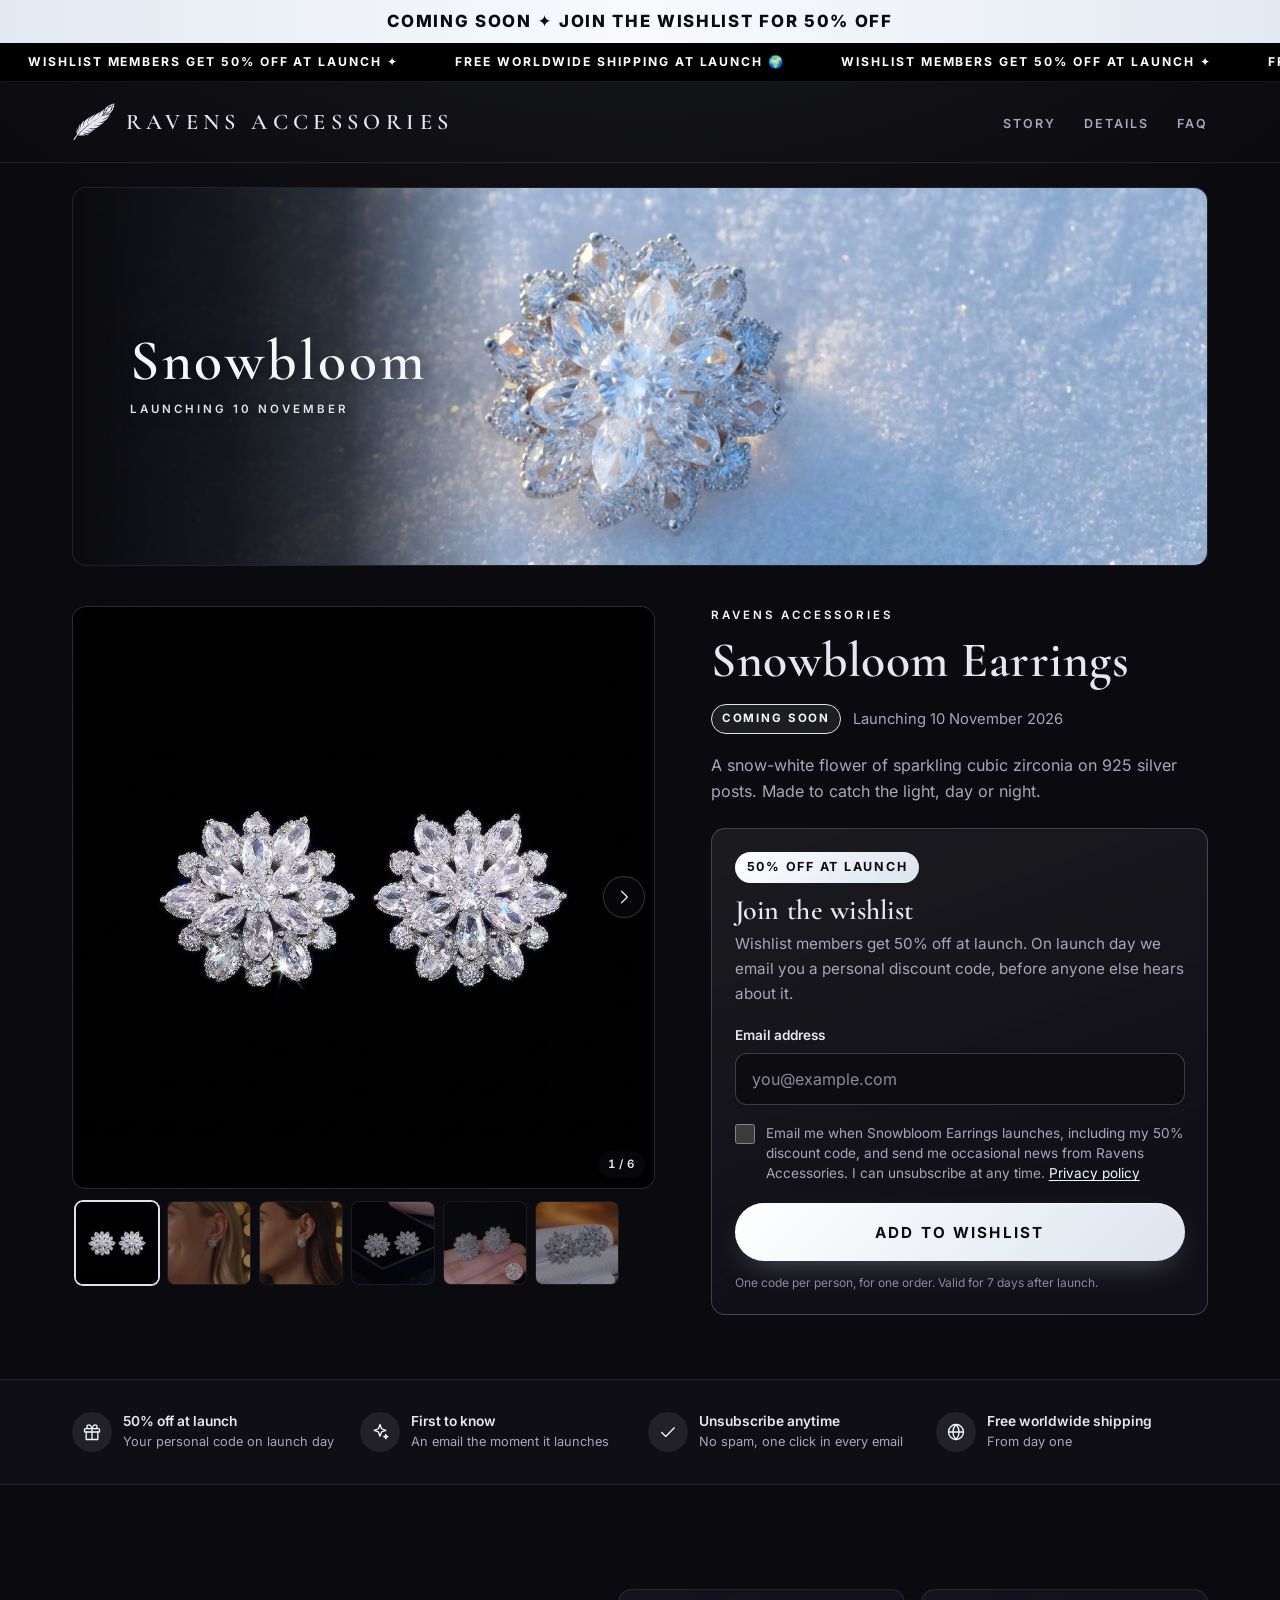
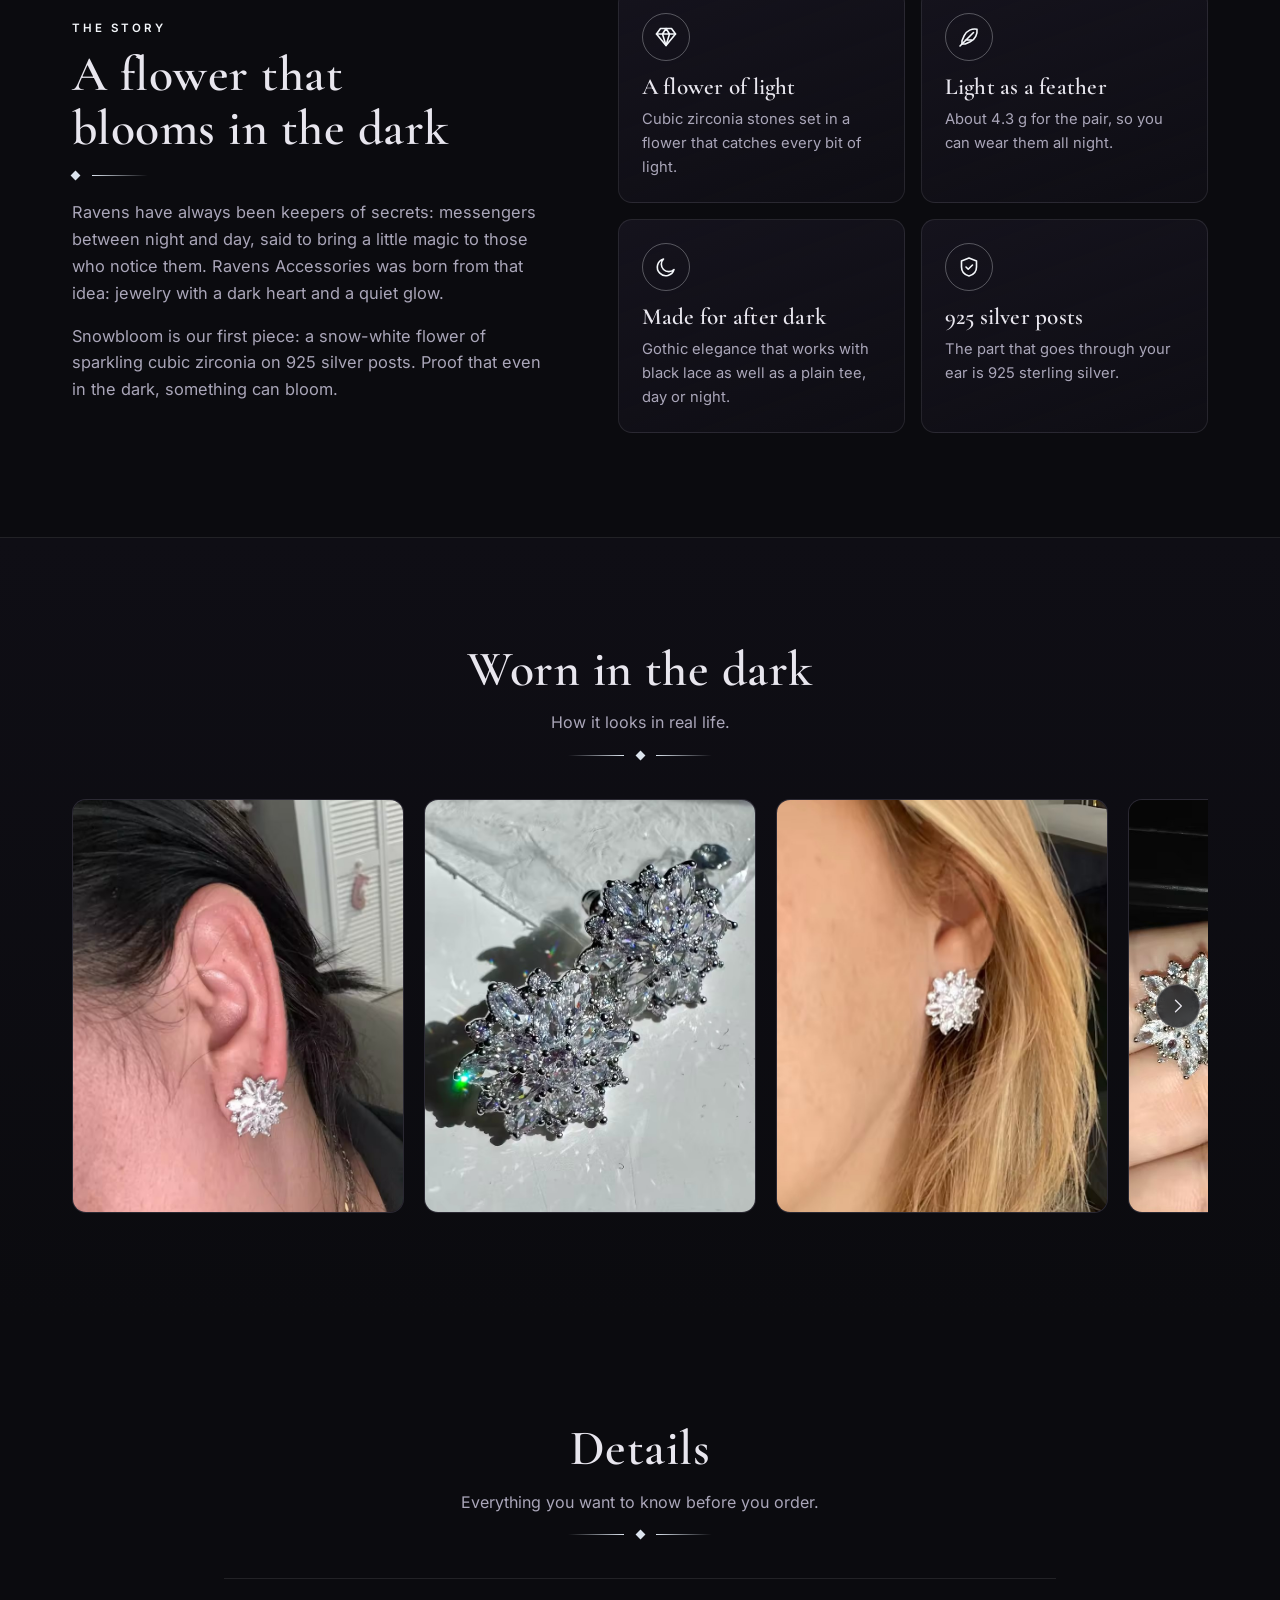
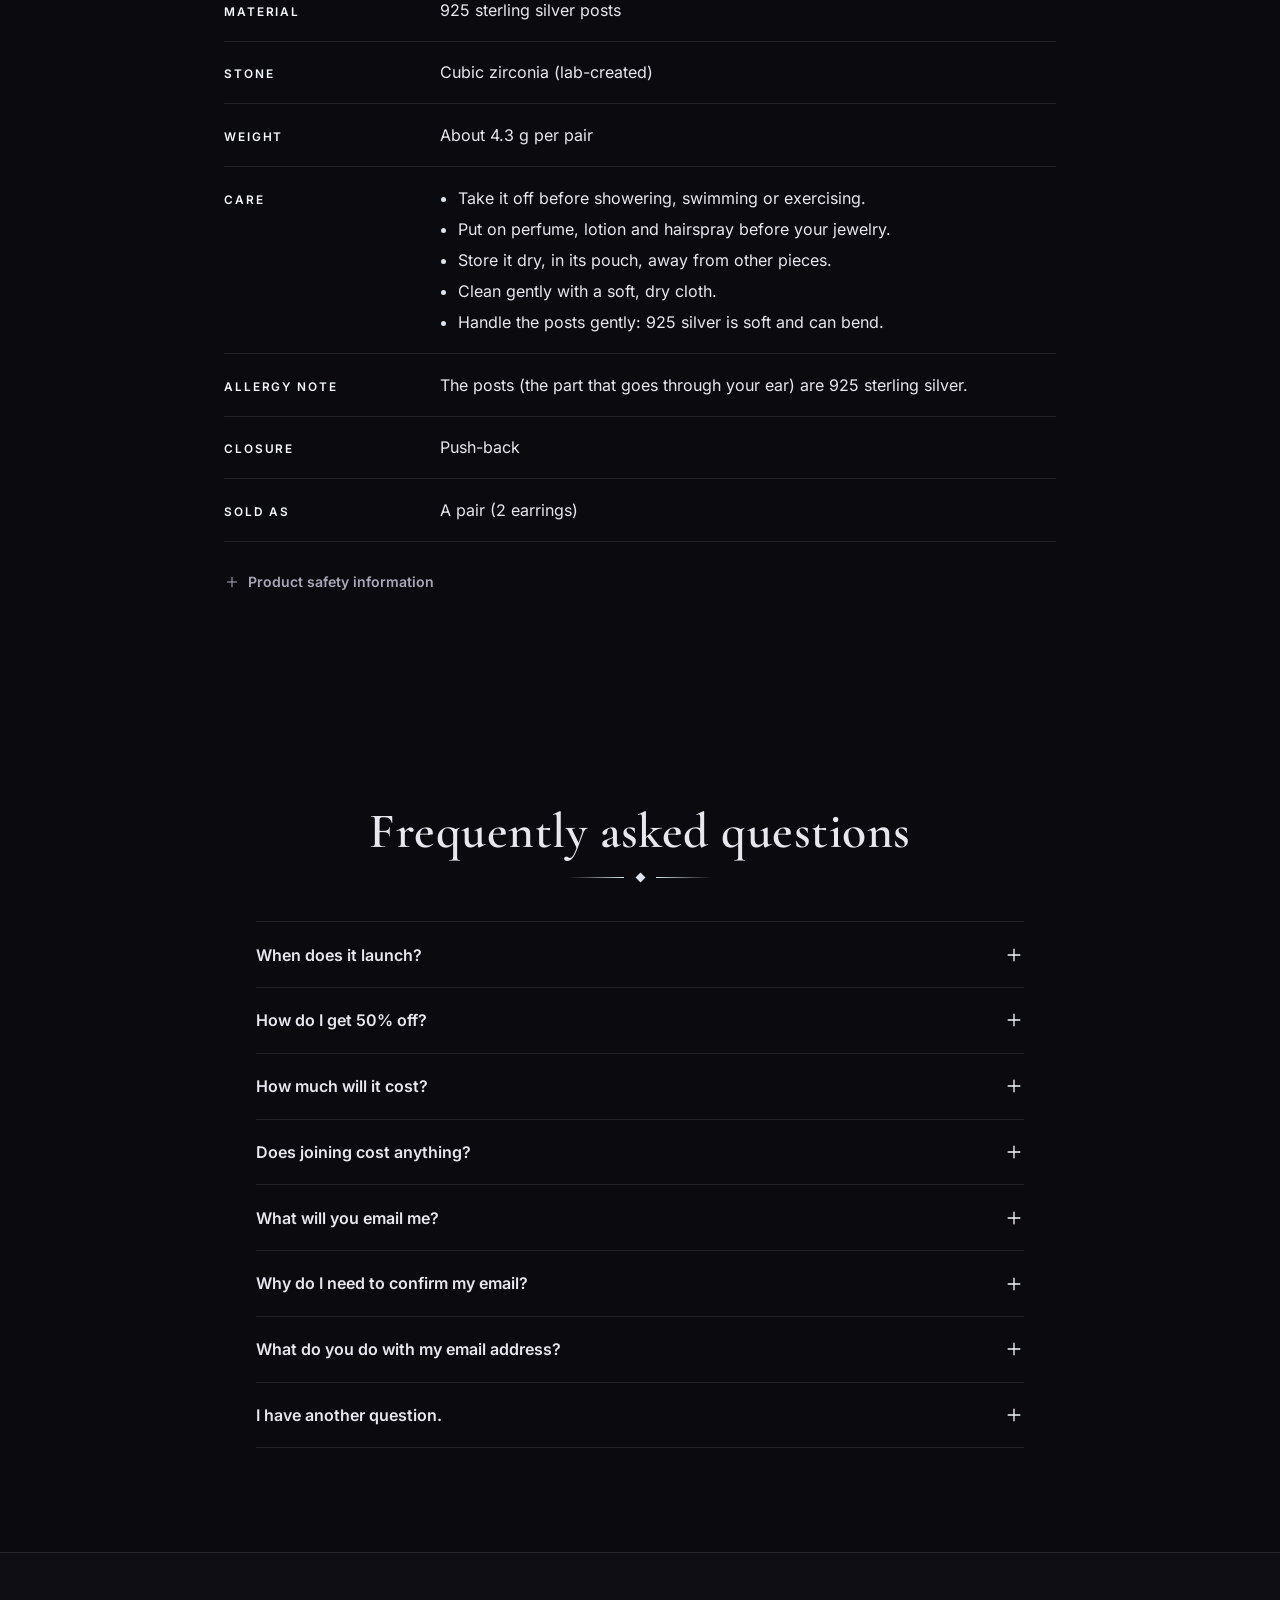
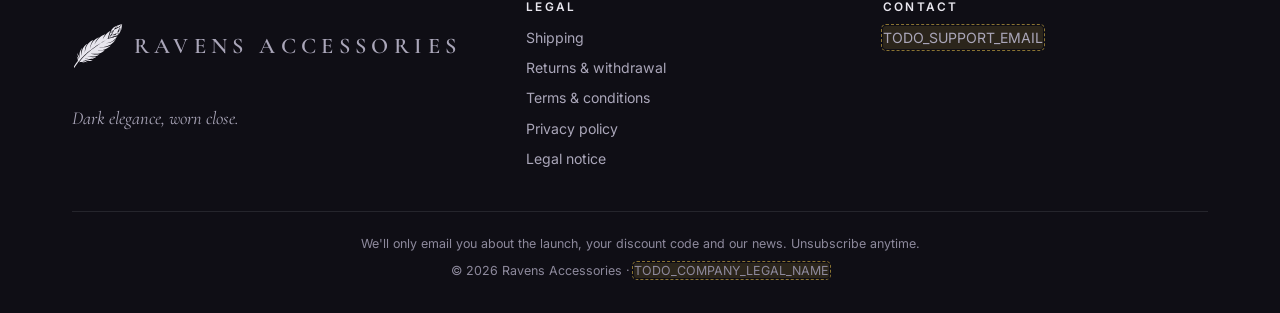
==== index.html @ 6c28afde "Ravens Accessories: Snowbloom wishlist site Static one-product site (HTML, CSS, vanilla JS) with all" ====
<!doctype html>
<html lang="en" class="no-js">
<head>
  <meta charset="utf-8">
  <meta name="viewport" content="width=device-width, initial-scale=1, viewport-fit=cover">

  <!-- SEO:START: filled from config.js in the browser. Run `node tools/sync-head.mjs` to also write
       these values here (needed for link previews on WhatsApp/Instagram/Facebook, which don't run JS). -->
  <title>Snowbloom Earrings | Coming soon | Ravens Accessories</title>
  <meta name="description" content="Join the wishlist for Snowbloom Earrings by Ravens Accessories and get 50% off at launch.">
  <link rel="canonical" href="https://TODO_DOMAIN/">
  <meta property="og:type" content="website">
  <meta property="og:site_name" content="Ravens Accessories">
  <meta property="og:title" content="Snowbloom Earrings | Coming soon | Ravens Accessories">
  <meta property="og:description" content="Join the wishlist for Snowbloom Earrings by Ravens Accessories and get 50% off at launch.">
  <meta property="og:url" content="https://TODO_DOMAIN/">
  <meta property="og:image" content="https://TODO_DOMAIN/images/og-image.jpg">
  <meta property="og:image:width" content="1200">
  <meta property="og:image:height" content="630">
  <meta property="og:image:alt" content="Ravens Accessories logo: a silver feather with a gemstone tip on a dark background">
  <meta name="twitter:card" content="summary_large_image">
  <meta name="twitter:title" content="Snowbloom Earrings | Coming soon | Ravens Accessories">
  <meta name="twitter:description" content="Join the wishlist for Snowbloom Earrings by Ravens Accessories and get 50% off at launch.">
  <meta name="twitter:image" content="https://TODO_DOMAIN/images/og-image.jpg">
  <meta name="twitter:image:alt" content="Ravens Accessories logo: a silver feather with a gemstone tip on a dark background">
  <!-- SEO:END -->

  <meta name="theme-color" content="#0b0b0f">
  <link rel="icon" href="favicon.ico" sizes="48x48">
  <link rel="icon" href="favicon.svg" type="image/svg+xml">
  <link rel="apple-touch-icon" href="apple-touch-icon.png">
  <link rel="manifest" href="site.webmanifest">
  <link rel="preload" href="fonts/inter-latin-wght-normal.woff2" as="font" type="font/woff2" crossorigin>
  <link rel="preload" href="fonts/cormorant-garamond-latin-wght-normal.woff2" as="font" type="font/woff2" crossorigin>
  <link rel="stylesheet" href="css/styles.css">
  <script type="application/ld+json" id="product-jsonld">{}</script>
  <script src="config.js" defer></script>
  <script src="js/site.js" defer></script>
  <script src="js/product.js" defer></script>
  <script src="js/snow-banner.js" defer></script>
</head>
<body data-page="home">
  <a class="skip-link" href="#main">Skip to content</a>
  <noscript><div class="noscript">This shop needs JavaScript to show products and prices. Please enable JavaScript in your browser.</div></noscript>

  <!-- 1) Sale countdown bar (hidden automatically when the sale is off or over) -->
  <div class="sale-bar" id="sale-bar" hidden>
    <div class="container sale-bar__inner">
      <div class="sale-bar__text">
        <p class="sale-bar__title" data-cfg="sale.barTitle">SALE ENDS IN ⏳</p>
        <p class="sale-bar__subtitle" data-cfg="sale.barSubtitle">FREE SHIPPING WORLDWIDE</p>
      </div>
      <div class="countdown" role="timer" aria-label="Time left in the sale">
        <div class="countdown__unit"><span class="countdown__value" data-unit="days" aria-hidden="true">00</span><span class="countdown__label" data-label="countdown.days" aria-hidden="true">Days</span></div>
        <span class="countdown__sep" aria-hidden="true">:</span>
        <div class="countdown__unit"><span class="countdown__value" data-unit="hours" aria-hidden="true">00</span><span class="countdown__label" data-label="countdown.hours" aria-hidden="true">Hours</span></div>
        <span class="countdown__sep" aria-hidden="true">:</span>
        <div class="countdown__unit"><span class="countdown__value" data-unit="mins" aria-hidden="true">00</span><span class="countdown__label" data-label="countdown.mins" aria-hidden="true">Mins</span></div>
        <span class="countdown__sep" aria-hidden="true">:</span>
        <div class="countdown__unit"><span class="countdown__value" data-unit="secs" aria-hidden="true">00</span><span class="countdown__label" data-label="countdown.secs" aria-hidden="true">Secs</span></div>
      </div>
    </div>
  </div>

  <!-- 2) Scrolling announcements -->
  <div class="marquee" id="marquee" hidden>
    <ul class="marquee__sr visually-hidden"></ul>
    <div class="marquee__track" aria-hidden="true"></div>
  </div>

  <header class="site-header">
    <div class="container site-header__inner">
      <a class="brand" href="./">
        <img class="brand__logo" src="images/logo-light.svg" alt="" width="40" height="40" data-logo>
        <span class="brand__name" data-cfg="brand.name">Ravens Accessories</span>
      </a>
      <nav class="site-nav" aria-label="Page sections">
        <ul>
          <li><a href="#story" data-label="nav.story">Story</a></li>
          <li><a href="#details" data-label="nav.details">Details</a></li>
          <li data-nav="reviews"><a href="#reviews" data-label="nav.reviews">Reviews</a></li>
          <li><a href="#faq" data-label="nav.faq">FAQ</a></li>
        </ul>
      </nav>
    </div>
  </header>

  <main id="main">
    <!-- Snow banner: photo + falling snow + sparkle that follows scrolling (and the mouse).
         Texts and photo come from config.js → banner. -->
    <section class="snow-banner" id="snow-banner" aria-labelledby="snow-banner-title">
      <div class="snow-banner__wrap container">
        <div class="snow-banner__frame">
          <div class="snow-banner__stage">
            <img class="snow-banner__img" src="images/banner-snowbloom.jpg" alt="The Snowbloom earring lying in fresh, sparkling snow" width="1536" height="688" fetchpriority="high" decoding="async">
            <div class="snow-banner__shine" aria-hidden="true"><span class="snow-banner__band"></span></div>
            <div class="snow-banner__glints" aria-hidden="true"></div>
          </div>
          <canvas class="snow-banner__snow" aria-hidden="true"></canvas>
          <div class="snow-banner__text">
            <p class="snow-banner__title" id="snow-banner-title">Snowbloom</p>
            <p class="snow-banner__subtitle" id="snow-banner-subtitle">Launching 10 November</p>
          </div>
        </div>
      </div>
    </section>

    <!-- 3) Product -->
    <section class="product" id="product" aria-labelledby="product-title">
      <div class="container product__grid">
        <div class="gallery" id="gallery">
          <div class="gallery__viewport">
            <div class="gallery__track" tabindex="0" role="region" aria-roledescription="carousel" aria-label="Product photos"></div>
            <button type="button" class="gallery__nav gallery__nav--prev" aria-label="Previous photo"></button>
            <button type="button" class="gallery__nav gallery__nav--next" aria-label="Next photo"></button>
            <span class="gallery__badge gallery__hint" aria-hidden="true"></span>
            <span class="gallery__badge gallery__counter" aria-hidden="true"></span>
          </div>
          <div class="gallery__thumbs"></div>
        </div>

        <div class="product__info">
          <p class="eyebrow" id="product-eyebrow">Ravens Accessories</p>
          <h1 class="product__title" id="product-title">TODO_PRODUCT_NAME</h1>

          <!-- SHOP MODE: rating + price (shown when config.js → mode: "shop") -->
          <div data-mode="shop" hidden>
            <a class="rating-summary" id="rating-summary" href="#reviews" hidden></a>

            <div class="price" id="price">
              <p>
                <span class="visually-hidden" id="price-current-label">Price:</span>
                <span class="price__current" id="price-current"></span>
              </p>
              <p class="price__regular" id="price-regular" hidden>
                <span class="visually-hidden" id="price-regular-label">Regular price:</span>
                <s id="price-regular-value"></s>
              </p>
              <span class="badge" id="price-badge" hidden></span>
            </div>
            <p class="price__note" id="price-note"></p>
            <p class="price__reference" id="price-reference" hidden></p>
          </div>

          <!-- WISHLIST MODE: "coming soon" line (shown when config.js → mode: "wishlist") -->
          <p class="soon" data-mode="wishlist" hidden>
            <span class="badge badge--soon" id="soon-badge">Coming soon</span>
            <span class="soon__date" id="soon-date"></span>
          </p>

          <p class="product__short" id="product-short"></p>

          <!-- SHOP MODE: options + Stripe checkout -->
          <div data-mode="shop" hidden>
            <fieldset class="variants" id="variants">
              <legend class="variants__legend"><span id="variant-label">Option</span>: <strong id="variant-name"></strong></legend>
              <div class="variants__options"></div>
            </fieldset>

            <a class="btn btn--buy btn--buy-main" id="buy-button" href="#product"><span class="btn__label">Buy now</span></a>
            <p class="buy-msg" id="buy-msg" role="status"></p>
            <p class="secure-note" id="secure-note"><span>Secure checkout with Stripe</span></p>
          </div>

          <!-- WISHLIST MODE: email sign-up (sent to Brevo) -->
          <div class="wishlist" id="wishlist" data-mode="wishlist" hidden>
            <form class="wishlist__form" id="wishlist-form" novalidate>
              <p class="wishlist__offer" id="wishlist-offer" hidden><span class="badge" id="wishlist-offer-badge"></span></p>
              <h2 class="wishlist__title" id="wishlist-title">Join the wishlist</h2>
              <p class="wishlist__text" id="wishlist-text"></p>
              <div class="field">
                <label class="field__label" for="wishlist-email" id="wishlist-email-label">Email address</label>
                <input class="field__input" id="wishlist-email" name="email" type="email" autocomplete="email" inputmode="email" required aria-describedby="wishlist-msg">
              </div>
              <fieldset class="variants" id="wishlist-variants" hidden>
                <legend class="variants__legend" id="wishlist-variant-question"></legend>
                <div class="variants__options"></div>
              </fieldset>
              <label class="consent" for="wishlist-consent">
                <input type="checkbox" id="wishlist-consent" required aria-describedby="wishlist-msg">
                <span id="wishlist-consent-text"></span>
              </label>
              <!-- spam trap for bots: real visitors never see or fill this -->
              <div class="visually-hidden" aria-hidden="true">
                <label for="wishlist-hp">Leave this empty</label>
                <input type="text" id="wishlist-hp" tabindex="-1" autocomplete="off">
              </div>
              <button type="submit" class="btn btn--buy btn--buy-main" id="wishlist-submit"><span class="btn__label">Add to wishlist</span></button>
              <p class="form-msg" id="wishlist-msg" role="status" aria-live="polite"></p>
              <p class="wishlist__terms" id="wishlist-terms" hidden></p>
            </form>
            <div class="wishlist__success" id="wishlist-success" tabindex="-1" hidden>
              <span class="wishlist__success-icon" id="wishlist-success-icon"></span>
              <h2 class="wishlist__title" id="wishlist-success-title"></h2>
              <p class="wishlist__text" id="wishlist-success-text"></p>
            </div>
          </div>
        </div>
      </div>
    </section>

    <!-- 4) Trust row -->
    <section class="trust" id="trust" aria-labelledby="trust-title">
      <div class="container">
        <h2 class="visually-hidden" id="trust-title" data-label="trustTitle">Why shop with us</h2>
        <ul class="trust__list" id="trust-list"></ul>
      </div>
    </section>

    <!-- 5) Story + highlights -->
    <section class="section" id="story" aria-labelledby="story-title">
      <div class="container story__grid">
        <div class="story__text reveal">
          <p class="eyebrow" id="story-eyebrow"></p>
          <h2 class="section__title" id="story-title"></h2>
          <div class="ornament" aria-hidden="true"><span></span></div>
          <div class="story__body" id="story-body"></div>
        </div>
        <ul class="features" id="features"></ul>
      </div>
    </section>

    <!-- 6) Lifestyle photos -->
    <section class="section section--alt" id="lifestyle" aria-labelledby="lifestyle-title">
      <div class="container">
        <div class="section__head reveal">
          <h2 class="section__title" id="lifestyle-title"></h2>
          <p class="section__subtitle" id="lifestyle-subtitle"></p>
          <div class="ornament" aria-hidden="true"><span></span></div>
        </div>
        <!-- one row of photos: swipe on phones, scroll or use the arrows on desktop -->
        <div class="rail reveal" id="lifestyle-rail">
          <ul class="rail__track" id="lifestyle-grid" tabindex="0" aria-labelledby="lifestyle-title"></ul>
          <button type="button" class="rail__btn rail__btn--prev" aria-label="Previous photos" hidden></button>
          <button type="button" class="rail__btn rail__btn--next" aria-label="Next photos" hidden></button>
        </div>
      </div>
    </section>

    <!-- 7) Details -->
    <section class="section" id="details" aria-labelledby="details-title">
      <div class="container">
        <div class="section__head reveal">
          <h2 class="section__title" id="details-title" data-label="detailsTitle">Details</h2>
          <p class="section__subtitle" data-label="detailsSubtitle"></p>
          <div class="ornament" aria-hidden="true"><span></span></div>
        </div>
        <dl class="details__list reveal" id="details-list"></dl>
        <details class="safety" id="safety">
          <summary id="safety-title"><span>Product safety information</span></summary>
          <dl id="safety-list"></dl>
        </details>
      </div>
    </section>

    <!-- 8) Reviews (hidden while config.reviews is empty, so nothing is ever faked) -->
    <section class="section section--alt" id="reviews" aria-labelledby="reviews-title" hidden>
      <div class="container">
        <div class="section__head">
          <h2 class="section__title" id="reviews-title" data-label="reviewsTitle">Customer reviews</h2>
          <div class="reviews__summary">
            <p class="reviews__avg" id="reviews-avg"></p>
            <div id="reviews-stars"></div>
            <p class="reviews__count" id="reviews-count"></p>
          </div>
        </div>
        <ul class="reviews__grid" id="reviews-grid"></ul>
        <div class="reviews__more">
          <button type="button" class="btn btn--ghost" id="reviews-more" hidden><span class="btn__label">Show more reviews</span></button>
        </div>
        <p class="reviews__note" id="reviews-note"></p>
      </div>
    </section>

    <!-- 9) FAQ -->
    <section class="section" id="faq" aria-labelledby="faq-title">
      <div class="container">
        <div class="section__head reveal">
          <h2 class="section__title" id="faq-title" data-label="faqTitle">Frequently asked questions</h2>
          <div class="ornament" aria-hidden="true"><span></span></div>
        </div>
        <div class="faq__list" id="faq-list"></div>
      </div>
    </section>
  </main>

  <!-- 10) Sticky bar (mobile): "Buy now" in shop mode, "Join the wishlist" in wishlist mode -->
  <div class="sticky-buy" id="sticky-buy" aria-hidden="true">
    <div class="sticky-buy__info">
      <span class="sticky-buy__name" id="sticky-name"></span>
      <span class="sticky-buy__price"><span id="sticky-price"></span><s id="sticky-regular" hidden></s></span>
    </div>
    <a class="btn btn--buy" id="sticky-buy-button" href="#product"><span class="btn__label">Buy now</span></a>
  </div>

  <!-- 11) Footer -->
  <footer class="site-footer">
    <div class="container">
      <div class="footer__grid">
        <div class="footer__brand">
          <a class="brand" href="./">
            <img class="brand__logo" src="images/logo-light.svg" alt="" width="52" height="52" data-logo>
            <span class="brand__name" data-cfg="brand.name">Ravens Accessories</span>
          </a>
          <p class="footer__tagline" data-cfg="brand.tagline"></p>
        </div>
        <nav aria-labelledby="footer-legal">
          <h2 class="footer__heading" id="footer-legal">Legal</h2>
          <ul class="footer__links">
            <li><a href="shipping.html">Shipping</a></li>
            <li><a href="returns.html">Returns &amp; withdrawal</a></li>
            <li><a href="terms.html">Terms &amp; conditions</a></li>
            <li><a href="privacy.html">Privacy policy</a></li>
            <li><a href="legal-notice.html">Legal notice</a></li>
          </ul>
        </nav>
        <div>
          <h2 class="footer__heading">Contact</h2>
          <div class="footer__contact">
            <a data-var="email" data-mailto href="#">TODO_SUPPORT_EMAIL</a>
            <span data-if="phone" data-var="phone"></span>
          </div>
        </div>
      </div>
      <div class="footer__bottom">
        <p data-cfg="footer.note"></p>
        <p>© <span data-var="year"></span> <span data-cfg="brand.name">Ravens Accessories</span> · <span data-var="companyName"></span></p>
      </div>
    </div>
  </footer>

  <!-- Photo viewer -->
  <dialog class="lightbox" id="lightbox" aria-label="Photo viewer">
    <div class="lightbox__stage">
      <figure class="lightbox__figure">
        <img class="lightbox__img" alt="">
        <figcaption class="lightbox__caption" hidden></figcaption>
      </figure>
    </div>
    <p class="lightbox__counter" aria-live="polite"></p>
    <button type="button" class="lightbox__btn lightbox__close" aria-label="Close">
      <svg class="icon" viewBox="0 0 24 24" width="22" height="22" fill="none" stroke="currentColor" stroke-width="1.6" stroke-linecap="round" aria-hidden="true" focusable="false"><path d="M6 6l12 12M18 6 6 18"/></svg>
    </button>
    <button type="button" class="lightbox__btn lightbox__nav lightbox__nav--prev" aria-label="Previous photo">
      <svg class="icon" viewBox="0 0 24 24" width="22" height="22" fill="none" stroke="currentColor" stroke-width="1.6" stroke-linecap="round" stroke-linejoin="round" aria-hidden="true" focusable="false"><path d="m15 5-7 7 7 7"/></svg>
    </button>
    <button type="button" class="lightbox__btn lightbox__nav lightbox__nav--next" aria-label="Next photo">
      <svg class="icon" viewBox="0 0 24 24" width="22" height="22" fill="none" stroke="currentColor" stroke-width="1.6" stroke-linecap="round" stroke-linejoin="round" aria-hidden="true" focusable="false"><path d="m9 5 7 7-7 7"/></svg>
    </button>
  </dialog>
</body>
</html>
---- css/styles.css ----
/* ==========================================================================
   Ravens Accessories: styles
   Mobile-first. Colours are tokens below; content lives in /config.js.
   ========================================================================== */

/* ---------- Fonts (self-hosted: no requests to Google, GDPR-friendly) ---------- */
@font-face {
  font-family: "Inter";
  font-style: normal;
  font-weight: 100 900;
  font-display: swap;
  src: url("../fonts/inter-latin-wght-normal.woff2") format("woff2");
  unicode-range: U+0000-00FF, U+0131, U+0152-0153, U+02BB-02BC, U+02C6, U+02DA, U+02DC, U+0304, U+0308, U+0329, U+2000-206F, U+20AC, U+2122, U+2191, U+2193, U+2212, U+2215, U+FEFF, U+FFFD;
}
@font-face {
  font-family: "Inter";
  font-style: normal;
  font-weight: 100 900;
  font-display: swap;
  src: url("../fonts/inter-latin-ext-wght-normal.woff2") format("woff2");
  unicode-range: U+0100-02BA, U+02BD-02C5, U+02C7-02CC, U+02CE-02D7, U+02DD-02FF, U+0304, U+0308, U+0329, U+1D00-1DBF, U+1E00-1E9F, U+1EF2-1EFF, U+2020, U+20A0-20AB, U+20AD-20C0, U+2113, U+2C60-2C7F, U+A720-A7FF;
}
@font-face {
  font-family: "Cormorant Garamond";
  font-style: normal;
  font-weight: 300 700;
  font-display: swap;
  src: url("../fonts/cormorant-garamond-latin-wght-normal.woff2") format("woff2");
  unicode-range: U+0000-00FF, U+0131, U+0152-0153, U+02BB-02BC, U+02C6, U+02DA, U+02DC, U+0304, U+0308, U+0329, U+2000-206F, U+20AC, U+2122, U+2191, U+2193, U+2212, U+2215, U+FEFF, U+FFFD;
}
@font-face {
  font-family: "Cormorant Garamond";
  font-style: normal;
  font-weight: 300 700;
  font-display: swap;
  src: url("../fonts/cormorant-garamond-latin-ext-wght-normal.woff2") format("woff2");
  unicode-range: U+0100-02BA, U+02BD-02C5, U+02C7-02CC, U+02CE-02D7, U+02DD-02FF, U+0304, U+0308, U+0329, U+1D00-1DBF, U+1E00-1E9F, U+1EF2-1EFF, U+2020, U+20A0-20AB, U+20AD-20C0, U+2113, U+2C60-2C7F, U+A720-A7FF;
}
@font-face {
  font-family: "Cormorant Garamond";
  font-style: italic;
  font-weight: 300 700;
  font-display: swap;
  src: url("../fonts/cormorant-garamond-latin-wght-italic.woff2") format("woff2");
  unicode-range: U+0000-00FF, U+0131, U+0152-0153, U+02BB-02BC, U+02C6, U+02DA, U+02DC, U+0304, U+0308, U+0329, U+2000-206F, U+20AC, U+2122, U+2191, U+2193, U+2212, U+2215, U+FEFF, U+FFFD;
}

/* ---------- Tokens ---------- */
:root {
  --bg: #0b0b0f;
  --bg-2: #0f0e15;
  --surface: #15131d;
  --surface-2: #1d1a28;
  --line: rgba(232, 230, 238, 0.1);
  --line-strong: rgba(232, 230, 238, 0.22);
  --text: #e8e6ee;          /* 16.6:1 on --bg */
  --text-muted: #aaa6b9;    /*  8.1:1 on --bg */
  --text-faint: #8d899c;    /*  5.6:1 on --bg */
  --snow: #f4f7fb;          /* snowy white accent: 18:1 on --bg */
  --snow-2: #dce4ee;        /* deeper snow for lines, borders, gradients */
  --on-snow: #0b0b0f;       /* text on snowy backgrounds: 18:1 */
  --ok: #9fe2bf;
  --warn: #f2c94c;

  --font-serif: "Cormorant Garamond", "Cormorant", Garamond, "Times New Roman", serif;
  --font-sans: "Inter", system-ui, -apple-system, "Segoe UI", Roboto, "Helvetica Neue", Arial, sans-serif;

  --radius: 14px;
  --radius-sm: 8px;
  --container: 1200px;
  --gutter: 16px;
  --sticky-h: 76px;
  --ease: cubic-bezier(0.2, 0.7, 0.2, 1);
}
@media (min-width: 640px) { :root { --gutter: 24px; } }
@media (min-width: 1024px) { :root { --gutter: 32px; } }

/* ---------- Base ---------- */
*, *::before, *::after { box-sizing: border-box; }
html {
  color-scheme: dark;
  -webkit-text-size-adjust: 100%;
  text-size-adjust: 100%;
  scroll-padding-top: 1rem;
}
@media (prefers-reduced-motion: no-preference) { html { scroll-behavior: smooth; } }
html.is-locked { overflow: hidden; }

body {
  margin: 0;
  min-height: 100vh;
  background:
    radial-gradient(ellipse 90% 40rem at 50% -8rem, rgba(205, 220, 240, 0.07), transparent 70%),
    var(--bg);
  color: var(--text);
  font: 400 1rem/1.65 var(--font-sans);
  -webkit-font-smoothing: antialiased;
  -moz-osx-font-smoothing: grayscale;
  overflow-x: clip;
}
img, svg { display: block; max-width: 100%; }
img { height: auto; }
a { color: inherit; text-underline-offset: 0.18em; }
button { font: inherit; color: inherit; }
p { margin: 0; }
h1, h2, h3 {
  margin: 0;
  font-family: var(--font-serif);
  font-weight: 600;
  line-height: 1.1;
  letter-spacing: 0.01em;
  text-wrap: balance;
  overflow-wrap: break-word;
}
[hidden] { display: none !important; }

:focus-visible {
  outline: 2px solid var(--snow);
  outline-offset: 3px;
  border-radius: 4px;
}

.visually-hidden {
  position: absolute !important;
  width: 1px; height: 1px;
  padding: 0; margin: -1px;
  overflow: hidden;
  clip: rect(0 0 0 0);
  white-space: nowrap;
  border: 0;
}

.skip-link {
  position: absolute;
  left: 1rem; top: -100px;
  z-index: 100;
  padding: 0.75rem 1rem;
  background: var(--text);
  color: var(--bg);
  font-weight: 600;
  border-radius: var(--radius-sm);
  text-decoration: none;
}
.skip-link:focus { top: 1rem; }

.container {
  width: 100%;
  max-width: var(--container);
  margin-inline: auto;
  padding-inline: var(--gutter);
}

.icon { flex: 0 0 auto; }

/* Values still containing TODO_ are highlighted so they are easy to spot */
.is-todo {
  background: rgba(242, 201, 76, 0.12);
  outline: 1px dashed rgba(242, 201, 76, 0.55);
  outline-offset: 1px;
  border-radius: 3px;
}

.noscript, .config-error {
  padding: 1rem var(--gutter);
  background: #3a1020;
  color: #fff;
  text-align: center;
  font-weight: 600;
}

/* ---------- Buttons ---------- */
.btn {
  display: inline-flex;
  align-items: center;
  justify-content: center;
  gap: 0.6rem;
  min-height: 48px;
  padding: 0.85rem 1.6rem;
  border: 0;
  border-radius: 999px;
  font-size: 0.9rem;
  font-weight: 700;
  letter-spacing: 0.14em;
  text-transform: uppercase;
  text-decoration: none;
  cursor: pointer;
  transition: transform 0.15s var(--ease), box-shadow 0.25s var(--ease), filter 0.2s;
  -webkit-tap-highlight-color: transparent;
}
.btn--buy {
  color: var(--on-snow);
  background: linear-gradient(135deg, #ffffff 0%, var(--snow-2) 100%);
  box-shadow: 0 12px 32px -12px rgba(220, 230, 245, 0.35), inset 0 1px 0 rgba(255, 255, 255, 0.6);
}
.btn--buy:hover { filter: brightness(1.04); transform: translateY(-1px); box-shadow: 0 16px 40px -12px rgba(220, 230, 245, 0.5), inset 0 1px 0 rgba(255, 255, 255, 0.7); }
.btn--buy:active { transform: translateY(0); }
.btn--buy[aria-disabled="true"] {
  background: var(--surface-2);
  color: var(--text-muted);
  box-shadow: none;
  cursor: not-allowed;
  transform: none;
  filter: none;
}
.btn--ghost {
  background: transparent;
  color: var(--text);
  border: 1px solid var(--line-strong);
}
.btn--ghost:hover { border-color: var(--snow-2); background: rgba(244, 247, 251, 0.07); }

/* ==========================================================================
   TOP BARS
   ========================================================================== */
.sale-bar {
  background: linear-gradient(90deg, #e3e9f2 0%, #f8fafd 50%, #e3e9f2 100%);
  color: var(--on-snow);
}
.sale-bar__inner {
  display: flex;
  flex-direction: column;
  align-items: center;
  gap: 0.45rem;
  padding-block: 0.55rem 0.6rem;
  text-align: center;
}
.sale-bar__title {
  font-size: 0.92rem;
  font-weight: 800;
  letter-spacing: 0.1em;
  text-transform: uppercase;
  line-height: 1.25;
}
.sale-bar__subtitle {
  margin-top: 0.1rem;
  font-size: 0.68rem;
  font-weight: 600;
  letter-spacing: 0.14em;
  text-transform: uppercase;
  opacity: 0.92;
}
.countdown { display: flex; align-items: flex-start; gap: 0.3rem; }
.countdown__unit { display: flex; flex-direction: column; align-items: center; gap: 0.2rem; }
.countdown__value {
  display: grid;
  place-items: center;
  min-width: 2.5rem;
  height: 2.25rem;
  padding: 0 0.3rem;
  background: rgba(11, 11, 15, 0.88);
  border-radius: 6px;
  box-shadow: inset 0 0 0 1px rgba(255, 255, 255, 0.1);
  color: #fff;
  font-size: 1.15rem;
  font-weight: 700;
  line-height: 1;
  font-variant-numeric: tabular-nums;
}
.countdown__label {
  font-size: 0.58rem;
  font-weight: 600;
  letter-spacing: 0.12em;
  text-transform: uppercase;
  opacity: 0.92;
}
.countdown__sep { font-weight: 700; line-height: 2.25rem; opacity: 0.85; }
/* Wishlist mode without a running countdown: one centred line */
.sale-bar--simple .sale-bar__inner { justify-content: center; text-align: center; padding-block: 0.7rem; }

@media (min-width: 640px) {
  .sale-bar__inner {
    flex-direction: row;
    justify-content: space-between;
    text-align: left;
    padding-block: 0.6rem;
  }
  .sale-bar__title { font-size: 1.05rem; }
  .sale-bar__subtitle { font-size: 0.72rem; }
  .countdown__value { min-width: 2.9rem; height: 2.5rem; font-size: 1.3rem; }
  .countdown__sep { line-height: 2.5rem; }
}

/* Marquee */
.marquee {
  position: relative;
  overflow: hidden;
  background: #000;
  color: #fff;
  border-bottom: 1px solid var(--line);
}
.marquee__track {
  display: flex;
  width: max-content;
  animation: marquee var(--marquee-duration, 30s) linear infinite;
  will-change: transform;
}
.marquee:hover .marquee__track { animation-play-state: paused; }
.marquee__group { display: flex; flex-shrink: 0; }
.marquee__item {
  padding: 0.55rem 1.75rem;
  font-size: 0.76rem;
  font-weight: 700;
  letter-spacing: 0.16em;
  text-transform: uppercase;
  white-space: nowrap;
}
@keyframes marquee {
  from { transform: translate3d(0, 0, 0); }
  to { transform: translate3d(-50%, 0, 0); }
}
.marquee--static .marquee__track { animation: none; width: auto; justify-content: center; }
.marquee--static .marquee__group { flex-wrap: wrap; justify-content: center; flex-shrink: 1; }
.marquee--static .marquee__item { padding-inline: 1rem; white-space: normal; text-align: center; }

/* ==========================================================================
   HEADER
   ========================================================================== */
.site-header { border-bottom: 1px solid var(--line); }
.site-header__inner {
  display: flex;
  align-items: center;
  justify-content: center;
  gap: 1rem;
  min-height: 68px;
}
.brand {
  display: inline-flex;
  align-items: center;
  gap: 0.6rem;
  text-decoration: none;
}
.brand__logo { width: 36px; height: 36px; }
.brand__name {
  font-family: var(--font-serif);
  font-size: 1.12rem;
  font-weight: 600;
  letter-spacing: 0.24em;
  text-transform: uppercase;
  white-space: nowrap;
}
.site-nav { display: none; }
.site-nav ul { display: flex; gap: 1.75rem; margin: 0; padding: 0; list-style: none; }
.site-nav a {
  color: var(--text-muted);
  font-size: 0.78rem;
  font-weight: 600;
  letter-spacing: 0.16em;
  text-transform: uppercase;
  text-decoration: none;
}
.site-nav a:hover { color: var(--text); }
.back-link {
  display: inline-flex;
  align-items: center;
  gap: 0.35rem;
  color: var(--text-muted);
  font-size: 0.85rem;
  text-decoration: none;
}
.back-link:hover { color: var(--text); }

@media (max-width: 359px) { .brand__name { font-size: 1rem; letter-spacing: 0.16em; } .brand__logo { width: 32px; height: 32px; } }
@media (min-width: 380px) { .brand__name { font-size: 1.25rem; } .brand__logo { width: 40px; height: 40px; } }
@media (min-width: 960px) {
  .site-header__inner { justify-content: space-between; min-height: 80px; }
  .site-nav { display: block; }
  .brand__name { font-size: 1.4rem; }
  .brand__logo { width: 44px; height: 44px; }
}
.site-header--simple .site-header__inner { justify-content: space-between; }

/* ==========================================================================
   SNOW BANNER (under the header)
   Phones: full width, text on a dark band above the photo.
   Desktop: inside the page width, the photo fades in from the dark on the left.
   ========================================================================== */
.snow-banner__wrap { padding-inline: 0; }
.snow-banner__frame {
  position: relative;
  overflow: hidden;
  aspect-ratio: 375 / 293;
  background: var(--bg);
  isolation: isolate;
}
.snow-banner__stage {
  position: absolute;
  top: 19%;
  left: 50%;
  height: 86%;
  aspect-ratio: 1536 / 688;
  transform: translateX(-50%);
  -webkit-mask-image: linear-gradient(180deg, transparent 0, #000 16%);
  mask-image: linear-gradient(180deg, transparent 0, #000 16%);
}
.snow-banner__img {
  display: block;
  width: 100%;
  height: 100%;
  object-fit: cover;
  filter: brightness(calc(1 + var(--glow, 0) * 0.05)) saturate(calc(1 + var(--glow, 0) * 0.05));
  user-select: none;
  -webkit-user-drag: none;
}
/* the light band that sweeps across the earring (only visible on the earring) */
.snow-banner__shine {
  position: absolute;
  inset: 0;
  overflow: hidden;
  pointer-events: none;
  mix-blend-mode: screen;
  -webkit-mask-image: radial-gradient(ellipse var(--shine-rx, 14%) var(--shine-ry, 30%) at var(--shine-x, 50%) var(--shine-y, 50%), #000 62%, transparent 100%);
  mask-image: radial-gradient(ellipse var(--shine-rx, 14%) var(--shine-ry, 30%) at var(--shine-x, 50%) var(--shine-y, 50%), #000 62%, transparent 100%);
}
.snow-banner__band {
  position: absolute;
  top: -30%;
  left: 0;
  width: 15%;
  height: 160%;
  background: linear-gradient(90deg, rgba(255, 255, 255, 0) 0%, rgba(255, 255, 255, 0.3) 40%, rgba(255, 255, 255, 0.62) 50%, rgba(255, 255, 255, 0.3) 60%, rgba(255, 255, 255, 0) 100%);
  will-change: transform;
}
.snow-banner__glints { position: absolute; inset: 0; pointer-events: none; }
.glint {
  position: absolute;
  width: 3.4%;
  aspect-ratio: 1 / 1;
  opacity: 0;
  background: url("data:image/svg+xml,%3Csvg xmlns='http://www.w3.org/2000/svg' viewBox='0 0 100 100'%3E%3Cdefs%3E%3CradialGradient id='g'%3E%3Cstop offset='0' stop-color='%23fff' stop-opacity='.95'/%3E%3Cstop offset='1' stop-color='%23fff' stop-opacity='0'/%3E%3C/radialGradient%3E%3C/defs%3E%3Ccircle cx='50' cy='50' r='24' fill='url(%23g)'/%3E%3Cpath d='M50 0C52.5 38 62 47.5 100 50C62 52.5 52.5 62 50 100C47.5 62 38 52.5 0 50C38 47.5 47.5 38 50 0Z' fill='%23fff'/%3E%3C/svg%3E") center / contain no-repeat;
  filter: drop-shadow(0 0 5px rgba(255, 255, 255, 0.9));
  transform: translate(-50%, -50%) scale(0.2);
  will-change: transform, opacity;
}
.snow-banner__snow { position: absolute; inset: 0; width: 100%; height: 100%; pointer-events: none; }
.snow-banner__text {
  position: absolute;
  top: 0;
  right: 0;
  left: 0;
  z-index: 2;
  display: flex;
  flex-direction: column;
  align-items: center;
  justify-content: center;
  gap: 0.25rem;
  height: 19%;
  color: var(--snow);
  text-align: center;
  text-shadow: 0 1px 14px rgba(0, 0, 0, 0.55);
  pointer-events: none;
}
.snow-banner__title {
  font-family: var(--font-serif);
  font-size: clamp(1.6rem, 7.5vw, 2.1rem);
  font-weight: 600;
  line-height: 1;
  letter-spacing: 0.05em;
}
.snow-banner__subtitle {
  color: var(--snow-2);
  font-size: 0.66rem;
  font-weight: 600;
  letter-spacing: 0.26em;
  text-transform: uppercase;
}
@media (min-width: 700px) {
  .snow-banner { padding-top: 1.5rem; }
  .snow-banner__wrap { padding-inline: var(--gutter); }
  .snow-banner__frame { aspect-ratio: 3 / 1; border: 1px solid var(--line); border-radius: var(--radius); }
  .snow-banner__stage {
    top: 50%;
    left: 0;
    width: 100%;
    height: auto;
    transform: translateY(-50%);
    -webkit-mask-image: linear-gradient(90deg, transparent 0, rgba(0, 0, 0, 0.08) 14%, rgba(0, 0, 0, 0.25) 24%, #000 38%);
    mask-image: linear-gradient(90deg, transparent 0, rgba(0, 0, 0, 0.08) 14%, rgba(0, 0, 0, 0.25) 24%, #000 38%);
  }
  .snow-banner__text {
    right: auto;
    bottom: 0;
    align-items: flex-start;
    gap: 0.6rem;
    width: 34%;
    height: auto;
    padding-left: 5%;
    text-align: left;
  }
  .snow-banner__title { font-size: clamp(2.2rem, 4.6vw, 3.6rem); }
  .snow-banner__subtitle { font-size: 0.72rem; }
}

/* ==========================================================================
   PRODUCT
   ========================================================================== */
.product { padding-block: 1rem 2.5rem; }
.product__grid { display: grid; grid-template-columns: minmax(0, 1fr); gap: 1.5rem; }
@media (min-width: 960px) {
  .product { padding-block: 2.5rem 4rem; }
  .product__grid {
    grid-template-columns: minmax(0, 1.08fr) minmax(0, 0.92fr);
    gap: 3.5rem;
    align-items: start;
  }
  .product__info { position: sticky; top: 1.5rem; }
}

/* Gallery */
.gallery__viewport {
  position: relative;
  overflow: hidden;
  border: 1px solid var(--line);
  border-radius: var(--radius);
  background: var(--surface);
}
.gallery__track {
  position: relative;
  display: flex;
  overflow-x: auto;
  scroll-snap-type: x mandatory;
  overscroll-behavior-x: contain;
  scrollbar-width: none;
  -webkit-overflow-scrolling: touch;
}
.gallery__track::-webkit-scrollbar { display: none; }
.gallery__track:focus-visible { outline-offset: -3px; }
.gallery__slide {
  flex: 0 0 100%;
  scroll-snap-align: start;
  scroll-snap-stop: always;
}
.gallery__zoom {
  display: block;
  width: 100%;
  padding: 0;
  border: 0;
  background: none;
  cursor: zoom-in;
}
.gallery__zoom img {
  width: 100%;
  aspect-ratio: 1 / 1;
  object-fit: cover;
  -webkit-user-drag: none;
  user-select: none;
}
.gallery__zoom:focus-visible { outline-offset: -4px; }
.gallery__nav {
  position: absolute;
  top: 50%;
  display: grid;
  place-items: center;
  width: 42px;
  height: 42px;
  padding: 0;
  border: 1px solid var(--line-strong);
  border-radius: 50%;
  background: rgba(11, 11, 15, 0.62);
  backdrop-filter: blur(6px);
  -webkit-backdrop-filter: blur(6px);
  color: var(--text);
  cursor: pointer;
  transform: translateY(-50%);
  transition: opacity 0.2s, background 0.2s;
}
.gallery__nav:hover { background: rgba(244, 247, 251, 0.92); color: var(--on-snow); }
.gallery__nav--prev { left: 0.6rem; }
.gallery__nav--next { right: 0.6rem; }
.gallery__nav:disabled { opacity: 0; pointer-events: none; }
.gallery__badge {
  position: absolute;
  bottom: 0.6rem;
  padding: 0.25rem 0.6rem;
  border-radius: 999px;
  background: rgba(11, 11, 15, 0.7);
  font-size: 0.72rem;
  font-weight: 600;
  letter-spacing: 0.06em;
  pointer-events: none;
}
.gallery__counter { right: 0.6rem; font-variant-numeric: tabular-nums; }
.gallery__hint { left: 0.6rem; display: inline-flex; align-items: center; gap: 0.3rem; color: var(--text-muted); }
.gallery__thumbs {
  display: flex;
  gap: 0.5rem;
  margin-top: 0.6rem;
  padding: 3px;
  overflow-x: auto;
  scrollbar-width: none;
}
.gallery__thumbs::-webkit-scrollbar { display: none; }
.gallery__thumb {
  flex: 0 0 64px;
  aspect-ratio: 1 / 1;
  padding: 0;
  overflow: hidden;
  border: 1px solid var(--line);
  border-radius: var(--radius-sm);
  background: var(--surface);
  cursor: pointer;
  opacity: 0.55;
  transition: opacity 0.2s, border-color 0.2s, box-shadow 0.2s;
}
.gallery__thumb img { width: 100%; height: 100%; object-fit: cover; }
.gallery__thumb:hover { opacity: 0.85; }
.gallery__thumb[aria-current="true"] {
  opacity: 1;
  border-color: var(--snow-2);
  box-shadow: 0 0 0 1px var(--snow-2);
}
@media (min-width: 960px) {
  .gallery__thumb { flex-basis: 84px; }
  .gallery__hint { display: none; }
}

/* Info column */
.eyebrow {
  margin-bottom: 0.55rem;
  color: var(--snow);
  font-size: 0.72rem;
  font-weight: 600;
  letter-spacing: 0.26em;
  text-transform: uppercase;
}
.product__title { font-size: clamp(2.1rem, 7vw, 3.1rem); }
.rating-summary {
  display: inline-flex;
  align-items: center;
  gap: 0.5rem;
  margin-top: 0.7rem;
  color: var(--text-muted);
  font-size: 0.9rem;
  text-decoration: none;
}
.rating-summary:hover { color: var(--text); }

.price {
  display: flex;
  flex-wrap: wrap;
  align-items: center;
  gap: 0.4rem 0.7rem;
  margin-top: 1rem;
}
.price__current { font-size: 2rem; font-weight: 700; letter-spacing: -0.01em; line-height: 1.1; }
.price__regular { color: var(--text-muted); font-size: 1.15rem; }
.price__regular s { text-decoration-thickness: 1.5px; }
.badge {
  display: inline-flex;
  align-items: center;
  padding: 0.28rem 0.6rem;
  border-radius: 999px;
  background: linear-gradient(135deg, #ffffff, var(--snow-2));
  color: var(--on-snow);
  font-size: 0.82rem;
  font-weight: 700;
  letter-spacing: 0.04em;
}
.price__note { margin-top: 0.35rem; color: var(--text-muted); font-size: 0.85rem; }
.price__reference { margin-top: 0.2rem; color: var(--text-faint); font-size: 0.75rem; }
.product__short { margin-top: 1.1rem; color: var(--text-muted); overflow-wrap: break-word; }

.variants { margin: 1.4rem 0 0; padding: 0; border: 0; min-width: 0; }
.variants__legend { margin-bottom: 0.6rem; padding: 0; color: var(--text-muted); font-size: 0.85rem; }
.variants__legend strong { color: var(--text); font-weight: 600; }
.variants__options { display: flex; flex-wrap: wrap; gap: 0.5rem; }
.variant { position: relative; }
.variant__input {
  position: absolute;
  inset: 0;
  width: 100%;
  height: 100%;
  margin: 0;
  opacity: 0;
  cursor: pointer;
}
.variant__input:disabled { cursor: not-allowed; }
.variant__pill {
  display: inline-flex;
  align-items: center;
  min-height: 44px;
  padding: 0.5rem 1.15rem;
  border: 1px solid var(--line-strong);
  border-radius: 999px;
  font-size: 0.9rem;
  font-weight: 500;
  transition: border-color 0.2s, background 0.2s, box-shadow 0.2s;
}
.variant:hover .variant__pill { border-color: var(--snow-2); }
.variant__input:checked + .variant__pill {
  border-color: var(--snow-2);
  background: rgba(244, 247, 251, 0.12);
  box-shadow: inset 0 0 0 1px var(--snow-2);
}
.variant__input:focus-visible + .variant__pill { outline: 2px solid var(--snow); outline-offset: 3px; }
.variant__input:disabled + .variant__pill { opacity: 0.45; text-decoration: line-through; }

.btn--buy-main { width: 100%; min-height: 58px; margin-top: 1.3rem; font-size: 0.95rem; }
.buy-msg {
  margin-top: 0.7rem;
  padding: 0.6rem 0.8rem;
  border: 1px solid rgba(242, 201, 76, 0.45);
  border-radius: var(--radius-sm);
  background: rgba(242, 201, 76, 0.08);
  color: #f6dc8a;
  font-size: 0.85rem;
}
.buy-msg:empty { display: none; }
.secure-note {
  display: flex;
  align-items: center;
  justify-content: center;
  gap: 0.4rem;
  margin-top: 0.8rem;
  color: var(--text-muted);
  font-size: 0.8rem;
}

/* ---------- Wishlist mode ---------- */
.soon { display: flex; flex-wrap: wrap; align-items: center; gap: 0.5rem 0.8rem; margin-top: 1rem; }
.badge--soon {
  border: 1px solid var(--snow-2);
  background: rgba(244, 247, 251, 0.08);
  color: var(--snow);
  font-size: 0.72rem;
  letter-spacing: 0.16em;
  text-transform: uppercase;
}
.soon__date { color: var(--text-muted); font-size: 0.92rem; }
.wishlist { margin-top: 1.5rem; }
.wishlist__form,
.wishlist__success {
  padding: 1.4rem;
  border: 1px solid var(--line-strong);
  border-radius: var(--radius);
  background: linear-gradient(160deg, rgba(244, 247, 251, 0.07) 0%, rgba(21, 19, 29, 0.65) 70%);
}
.wishlist__offer { margin-bottom: 0.7rem; }
.wishlist__offer .badge { font-size: 0.78rem; letter-spacing: 0.14em; text-transform: uppercase; padding: 0.35rem 0.75rem; }
.wishlist__terms { margin-top: 0.8rem; color: var(--text-faint); font-size: 0.75rem; line-height: 1.5; }
.wishlist__title { font-size: 1.75rem; }
.wishlist__text { margin-top: 0.35rem; color: var(--text-muted); font-size: 0.95rem; }
.field { display: grid; gap: 0.4rem; margin-top: 1.1rem; }
.field__label { font-size: 0.85rem; font-weight: 600; }
.field__input {
  width: 100%;
  min-height: 50px;
  padding: 0.75rem 1rem;
  border: 1px solid var(--line-strong);
  border-radius: 12px;
  background: rgba(11, 11, 15, 0.75);
  color: var(--text);
  font: inherit;
  font-size: 1rem; /* 16px+ stops iPhones from zooming into the field */
  transition: border-color 0.2s;
}
.field__input::placeholder { color: var(--text-faint); }
.field__input:hover { border-color: rgba(244, 247, 251, 0.45); }
.field__input:focus-visible { outline: 2px solid var(--snow); outline-offset: 2px; border-color: var(--snow-2); }
.field__input[aria-invalid="true"] { border-color: #ff9b9b; }
.wishlist .variants { margin-top: 1.1rem; }
.consent {
  display: flex;
  align-items: flex-start;
  gap: 0.7rem;
  margin-top: 1.1rem;
  color: var(--text-muted);
  font-size: 0.85rem;
  line-height: 1.5;
  cursor: pointer;
}
.consent input {
  flex: 0 0 auto;
  width: 20px;
  height: 20px;
  margin: 0.1rem 0 0;
  accent-color: var(--snow-2);
  cursor: pointer;
}
.consent input[aria-invalid="true"] { outline: 2px solid #ff9b9b; outline-offset: 2px; }
.consent a { color: var(--snow); }
.wishlist .btn--buy-main { margin-top: 1.2rem; }
.btn[disabled] { opacity: 0.75; cursor: progress; transform: none; filter: none; }
.form-msg { margin-top: 0.75rem; color: #ffb4b4; font-size: 0.88rem; }
.form-msg:empty { display: none; }
.form-msg a { color: inherit; }
.wishlist__success { display: grid; justify-items: center; gap: 0.5rem; text-align: center; }
.wishlist__success:focus { outline: none; }
.wishlist__success:focus-visible { outline: 2px solid var(--snow); outline-offset: 3px; }
.wishlist__success-icon {
  display: grid;
  place-items: center;
  width: 54px;
  height: 54px;
  margin-bottom: 0.3rem;
  border: 1px solid rgba(244, 247, 251, 0.4);
  border-radius: 50%;
  background: rgba(244, 247, 251, 0.1);
  color: var(--snow);
}

/* Stars */
.stars { position: relative; display: inline-flex; flex: 0 0 auto; line-height: 0; }
.stars__row { display: inline-flex; }
.stars__row--empty { color: rgba(232, 230, 238, 0.2); }
.stars__row--fill {
  position: absolute;
  inset: 0 auto 0 0;
  overflow: hidden;
  color: var(--snow);
  white-space: nowrap;
}
.stars svg { width: 1.05em; height: 1.05em; flex: 0 0 auto; }

/* ==========================================================================
   TRUST ROW
   ========================================================================== */
.trust { border-block: 1px solid var(--line); background: var(--bg-2); }
.trust__list {
  display: grid;
  grid-template-columns: repeat(2, minmax(0, 1fr));
  gap: 1.3rem 1rem;
  margin: 0;
  padding: 1.6rem 0;
  list-style: none;
}
.trust__item { display: flex; align-items: flex-start; gap: 0.7rem; min-width: 0; }
.trust__item:last-child:nth-child(odd) { grid-column: 1 / -1; }
.trust__icon {
  display: grid;
  place-items: center;
  flex: 0 0 40px;
  height: 40px;
  border-radius: 50%;
  background: rgba(244, 247, 251, 0.08);
  color: var(--snow);
}
.trust__title { font-size: 0.86rem; font-weight: 600; line-height: 1.35; }
.trust__text { margin-top: 0.15rem; color: var(--text-muted); font-size: 0.8rem; line-height: 1.45; overflow-wrap: anywhere; }
.trust__text a { color: var(--snow); }
@media (min-width: 960px) {
  .trust__list { grid-template-columns: repeat(var(--cols, 5), minmax(0, 1fr)); padding: 2rem 0; }
  .trust__item:last-child:nth-child(odd) { grid-column: auto; }
}

/* ==========================================================================
   SECTIONS
   ========================================================================== */
.section { padding-block: clamp(3.5rem, 9vw, 6.5rem); }
.section--alt { background: linear-gradient(180deg, var(--bg-2), var(--bg)); border-top: 1px solid var(--line); }
.section__head { max-width: 40rem; margin: 0 auto 2.5rem; text-align: center; }
.section__title { font-size: clamp(2.1rem, 6vw, 3.1rem); }
.section__subtitle { margin-top: 0.8rem; color: var(--text-muted); }
.ornament {
  display: flex;
  align-items: center;
  justify-content: center;
  gap: 0.8rem;
  margin-top: 1rem;
  color: var(--snow-2);
}
.ornament::before, .ornament::after {
  content: "";
  width: 56px;
  height: 1px;
  background: linear-gradient(90deg, transparent, var(--snow-2));
}
.ornament::after { transform: scaleX(-1); }
.ornament span { width: 7px; height: 7px; background: currentColor; transform: rotate(45deg); }

/* Story */
.story__grid { display: grid; grid-template-columns: minmax(0, 1fr); gap: 2.5rem; }
.story__text .section__title { text-align: left; }
.story__body { display: grid; gap: 1rem; margin-top: 1.25rem; color: var(--text-muted); font-size: 1.02rem; }
.story__text .ornament { justify-content: flex-start; }
.story__text .ornament::before { display: none; }
.features { display: grid; gap: 1rem; margin: 0; padding: 0; list-style: none; }
.feature {
  padding: 1.4rem;
  border: 1px solid var(--line);
  border-radius: var(--radius);
  background: linear-gradient(160deg, var(--surface) 0%, rgba(21, 19, 29, 0.4) 100%);
}
.feature__icon {
  display: grid;
  place-items: center;
  width: 48px;
  height: 48px;
  margin-bottom: 0.9rem;
  border: 1px solid rgba(244, 247, 251, 0.3);
  border-radius: 50%;
  color: var(--snow);
}
.feature__title { font-size: 1.45rem; }
.feature__text { margin-top: 0.4rem; color: var(--text-muted); font-size: 0.92rem; }
@media (min-width: 600px) { .features { grid-template-columns: repeat(2, minmax(0, 1fr)); } }
@media (min-width: 960px) {
  .story__grid { grid-template-columns: minmax(0, 0.9fr) minmax(0, 1.1fr); gap: 4rem; align-items: center; }
}

/* Lifestyle: ONE row of photos. Swipe on phones, scroll or use the arrows on desktop. */
.rail { position: relative; }
.rail__track {
  position: relative; /* keeps the hidden screen-reader labels inside the scrolling row */
  display: flex;
  gap: 0.75rem;
  margin: 0;
  padding: 0;
  overflow-x: auto;
  overscroll-behavior-x: contain;
  scroll-snap-type: x mandatory;
  scrollbar-width: none;
  list-style: none;
  -webkit-overflow-scrolling: touch;
}
.rail__track::-webkit-scrollbar { display: none; }
.rail__track:focus-visible { outline-offset: 4px; }
.rail__item { flex: 0 0 72%; scroll-snap-align: start; }
.rail__btn {
  position: absolute;
  top: 50%;
  z-index: 1;
  display: grid;
  place-items: center;
  width: 44px;
  height: 44px;
  padding: 0;
  border: 1px solid var(--line-strong);
  border-radius: 50%;
  background: rgba(11, 11, 15, 0.7);
  backdrop-filter: blur(6px);
  -webkit-backdrop-filter: blur(6px);
  color: var(--text);
  cursor: pointer;
  transform: translateY(-50%);
  transition: opacity 0.2s, background 0.2s, color 0.2s;
}
.rail__btn:hover { background: rgba(244, 247, 251, 0.92); color: var(--on-snow); }
.rail__btn:disabled { opacity: 0; pointer-events: none; }
.rail__btn--prev { left: 0.5rem; }
.rail__btn--next { right: 0.5rem; }
.lifestyle__btn {
  display: block;
  width: 100%;
  padding: 0;
  overflow: hidden;
  border: 1px solid var(--line);
  border-radius: var(--radius);
  background: var(--surface);
  cursor: zoom-in;
}
.lifestyle__btn img {
  width: 100%;
  aspect-ratio: 4 / 5;
  object-fit: cover;
  transition: transform 0.8s var(--ease);
  -webkit-user-drag: none;
}
.lifestyle__btn:hover img { transform: scale(1.035); }
@media (min-width: 640px) { .rail__item { flex-basis: calc((100% - 1.5rem) / 2.4); } }
@media (min-width: 1024px) {
  .rail__track { gap: 1.25rem; }
  .rail__item { flex-basis: calc((100% - 2.5rem) / 3.3); }
}

/* Details */
.details__list { max-width: 52rem; margin: 0 auto; border-top: 1px solid var(--line); }
.details__row {
  display: grid;
  gap: 0.3rem;
  padding: 1.1rem 0;
  border-bottom: 1px solid var(--line);
}
.details__row dt {
  color: var(--snow);
  font-size: 0.74rem;
  font-weight: 600;
  letter-spacing: 0.16em;
  text-transform: uppercase;
}
.details__row dd { margin: 0; }
.details__bullets { display: grid; gap: 0.3rem; margin: 0; padding-left: 1.1rem; }
.details__bullets li::marker { color: var(--snow-2); }
.safety { max-width: 52rem; margin: 1.75rem auto 0; color: var(--text-muted); font-size: 0.88rem; }
.safety summary {
  display: inline-flex;
  align-items: center;
  gap: 0.5rem;
  cursor: pointer;
  font-weight: 600;
  list-style: none;
}
.safety summary::-webkit-details-marker { display: none; }
.safety summary .icon { transition: transform 0.25s var(--ease); }
.safety[open] summary .icon { transform: rotate(45deg); }
.safety dl { display: grid; gap: 0.6rem; margin: 1rem 0 0; }
.safety dt { color: var(--text); font-weight: 600; }
.safety dd { margin: 0.1rem 0 0; }
@media (min-width: 700px) {
  .details__row { grid-template-columns: 12rem minmax(0, 1fr); gap: 1.5rem; align-items: baseline; }
}

/* Reviews */
.reviews__summary { display: flex; flex-direction: column; align-items: center; gap: 0.45rem; margin-top: 1.4rem; }
.reviews__avg { font-family: var(--font-serif); font-size: 3.6rem; font-weight: 600; line-height: 1; }
.reviews__summary .stars { font-size: 1.35rem; }
.reviews__count { color: var(--text-muted); font-size: 0.9rem; }
.reviews__grid { display: grid; gap: 1rem; margin: 0; padding: 0; list-style: none; }
.review {
  display: flex;
  flex-direction: column;
  gap: 0.8rem;
  padding: 1.3rem;
  border: 1px solid var(--line);
  border-radius: var(--radius);
  background: var(--surface);
}
.review:focus { outline: none; }
.review:focus-visible { outline: 2px solid var(--snow); outline-offset: 3px; }
.review__top { display: flex; flex-wrap: wrap; align-items: center; justify-content: space-between; gap: 0.5rem; }
.review__verified { display: inline-flex; align-items: center; gap: 0.3rem; color: var(--ok); font-size: 0.74rem; font-weight: 600; }
.review__text { white-space: pre-line; }
.review__photo {
  width: 88px;
  height: 88px;
  padding: 0;
  overflow: hidden;
  border: 1px solid var(--line);
  border-radius: var(--radius-sm);
  background: var(--surface-2);
  cursor: zoom-in;
}
.review__photo img { width: 100%; height: 100%; object-fit: cover; }
.review__footer { display: flex; flex-wrap: wrap; gap: 0.25rem 0.6rem; align-items: baseline; margin-top: auto; padding-top: 0.2rem; }
.review__name { font-weight: 600; }
.review__meta { color: var(--text-muted); font-size: 0.82rem; }
.reviews__more { display: flex; justify-content: center; margin-top: 2rem; }
.reviews__note { max-width: 40rem; margin: 1.5rem auto 0; color: var(--text-faint); font-size: 0.78rem; text-align: center; }
@media (min-width: 640px) { .reviews__grid { grid-template-columns: repeat(2, minmax(0, 1fr)); } }
@media (min-width: 1024px) { .reviews__grid { grid-template-columns: repeat(3, minmax(0, 1fr)); } }

/* FAQ */
.faq__list { max-width: 48rem; margin: 0 auto; border-top: 1px solid var(--line); }
.faq__item { border-bottom: 1px solid var(--line); }
.faq__item summary {
  display: flex;
  align-items: center;
  justify-content: space-between;
  gap: 1rem;
  padding: 1.2rem 0;
  font-size: 1rem;
  font-weight: 600;
  cursor: pointer;
  list-style: none;
}
.faq__item summary::-webkit-details-marker { display: none; }
.faq__item summary:hover { color: var(--snow); }
.faq__item summary .icon { color: var(--snow); transition: transform 0.25s var(--ease); }
.faq__item[open] summary .icon { transform: rotate(45deg); }
.faq__answer { display: grid; gap: 0.7rem; padding-bottom: 1.3rem; color: var(--text-muted); }
.faq__answer a { color: var(--snow); }
@media (prefers-reduced-motion: no-preference) {
  .faq__item[open] .faq__answer { animation: fade-down 0.3s var(--ease); }
}
@keyframes fade-down { from { opacity: 0; transform: translateY(-6px); } to { opacity: 1; transform: none; } }

/* ==========================================================================
   STICKY BUY BAR (mobile only)
   ========================================================================== */
.sticky-buy {
  position: fixed;
  inset: auto 0 0 0;
  z-index: 40;
  display: flex;
  align-items: center;
  gap: 0.75rem;
  padding: 0.65rem var(--gutter) calc(0.65rem + env(safe-area-inset-bottom));
  border-top: 1px solid var(--line-strong);
  background: rgba(11, 11, 15, 0.94);
  backdrop-filter: blur(14px);
  -webkit-backdrop-filter: blur(14px);
  transform: translateY(110%);
  visibility: hidden;
  transition: transform 0.35s var(--ease), visibility 0s linear 0.35s;
}
.sticky-buy.is-visible { transform: none; visibility: visible; transition: transform 0.35s var(--ease); }
.sticky-buy__info { flex: 1 1 auto; min-width: 0; line-height: 1.3; }
.sticky-buy__name { display: block; overflow: hidden; color: var(--text-muted); font-size: 0.75rem; text-overflow: ellipsis; white-space: nowrap; }
.sticky-buy__price { display: block; overflow: hidden; font-size: 1.05rem; font-weight: 700; text-overflow: ellipsis; white-space: nowrap; }
/* Wishlist mode: the offer line gets the room (no product-name line), and may wrap on tiny screens */
[data-mode="wishlist"] .sticky-buy__name { display: none; }
[data-mode="wishlist"] .sticky-buy__price { font-size: 0.95rem; line-height: 1.25; white-space: normal; }
.sticky-buy__price s { margin-left: 0.35rem; color: var(--text-muted); font-size: 0.82rem; font-weight: 400; }
.sticky-buy .btn { flex: 0 0 auto; padding-inline: 1.25rem; font-size: 0.82rem; letter-spacing: 0.08em; }
@media (min-width: 960px) { .sticky-buy { display: none; } }

/* ==========================================================================
   FOOTER
   ========================================================================== */
.site-footer {
  padding-block: 3rem calc(2rem + var(--sticky-h));
  border-top: 1px solid var(--line);
  background: var(--bg-2);
  color: var(--text-muted);
  font-size: 0.88rem;
}
.site-footer--plain { padding-bottom: 2rem; }
.footer__grid { display: grid; gap: 2rem; justify-items: center; text-align: center; }
.footer__brand { display: grid; justify-items: center; gap: 0.75rem; }
.footer__brand .brand__logo { width: 52px; height: 52px; }
.footer__tagline { font-family: var(--font-serif); font-size: 1.15rem; font-style: italic; }
.footer__heading {
  margin-bottom: 0.7rem;
  color: var(--text);
  font-family: var(--font-sans);
  font-size: 0.74rem;
  font-weight: 600;
  letter-spacing: 0.18em;
  text-transform: uppercase;
}
.footer__links { display: flex; flex-wrap: wrap; justify-content: center; gap: 0.45rem 1.25rem; margin: 0; padding: 0; list-style: none; }
.footer__links a, .footer__contact a { color: var(--text-muted); text-decoration: none; }
.footer__links a:hover, .footer__contact a:hover { color: var(--text); text-decoration: underline; }
.footer__contact { display: grid; gap: 0.3rem; overflow-wrap: anywhere; }
.footer__bottom {
  display: grid;
  gap: 0.4rem;
  margin-top: 2.5rem;
  padding-top: 1.4rem;
  border-top: 1px solid var(--line);
  color: var(--text-faint);
  font-size: 0.78rem;
  text-align: center;
}
@media (min-width: 960px) {
  .site-footer { padding-bottom: 2rem; }
  .footer__grid { grid-template-columns: 1.3fr 1fr 1fr; justify-items: start; text-align: left; }
  .footer__brand { justify-items: start; }
  .footer__links { flex-direction: column; justify-content: flex-start; }
}

/* ==========================================================================
   LIGHTBOX
   ========================================================================== */
.lightbox {
  width: 100%;
  max-width: none;
  height: 100%;
  max-height: none;
  margin: 0;
  padding: 0;
  border: 0;
  background: transparent;
  color: var(--text);
  overflow: hidden;
}
.lightbox::backdrop { background: rgba(5, 5, 8, 0.95); }
.lightbox[open] { display: block; }
@media (prefers-reduced-motion: no-preference) {
  .lightbox[open] { animation: fade-in 0.2s ease-out; }
}
@keyframes fade-in { from { opacity: 0; } to { opacity: 1; } }
.lightbox__stage {
  display: grid;
  place-items: center;
  width: 100%;
  height: 100%;
  padding: 4rem 0.75rem 2rem;
  touch-action: pan-y pinch-zoom;
}
.lightbox__figure { display: grid; justify-items: center; gap: 0.8rem; margin: 0; max-width: min(100%, 1100px); }
.lightbox__img {
  width: auto;
  max-width: 100%;
  max-height: calc(100dvh - 9rem);
  object-fit: contain;
  border-radius: var(--radius-sm);
  user-select: none;
  -webkit-user-drag: none;
}
.lightbox__caption { color: var(--text-muted); font-family: var(--font-serif); font-size: 1.1rem; font-style: italic; text-align: center; }
.lightbox__btn {
  position: fixed;
  z-index: 2;
  display: grid;
  place-items: center;
  width: 46px;
  height: 46px;
  padding: 0;
  border: 1px solid var(--line-strong);
  border-radius: 50%;
  background: rgba(21, 19, 29, 0.8);
  color: var(--text);
  cursor: pointer;
}
.lightbox__btn:hover { background: rgba(244, 247, 251, 0.92); color: var(--on-snow); }
.lightbox__close { top: max(0.9rem, env(safe-area-inset-top)); right: 0.9rem; }
.lightbox__nav { top: 50%; transform: translateY(-50%); }
.lightbox__nav--prev { left: 0.6rem; }
.lightbox__nav--next { right: 0.6rem; }
.lightbox__counter {
  position: fixed;
  top: max(1.4rem, calc(env(safe-area-inset-top) + 0.5rem));
  left: 1.1rem;
  color: var(--text-muted);
  font-size: 0.85rem;
  font-variant-numeric: tabular-nums;
}
@media (max-width: 639px) {
  .lightbox__nav { top: auto; bottom: max(1rem, env(safe-area-inset-bottom)); transform: none; }
  .lightbox__stage { padding-bottom: 5rem; }
  .lightbox__img { max-height: calc(100dvh - 11rem); }
}

/* ==========================================================================
   CONTENT PAGES (legal, success, 404)
   ========================================================================== */
.page { padding-block: 2.5rem 4.5rem; }
.page__inner { max-width: 46rem; }
.page h1 { font-size: clamp(2.3rem, 7vw, 3.3rem); }
.page__meta { margin-top: 0.6rem; color: var(--text-faint); font-size: 0.85rem; }
.page h2 { margin: 2.4rem 0 0.7rem; font-size: 1.7rem; }
.page h3 { margin: 1.6rem 0 0.4rem; font-family: var(--font-sans); font-size: 1rem; font-weight: 600; letter-spacing: 0; }
.page p, .page li { color: #d4d1dd; }
.page p + p { margin-top: 0.8rem; }
.page ul, .page ol { display: grid; gap: 0.35rem; margin: 0.8rem 0; padding-left: 1.25rem; }
.page li::marker { color: var(--snow-2); }
.page a { color: var(--snow); }
.page address { font-style: normal; }
.template-note {
  margin: 1.5rem 0 2rem;
  padding: 0.9rem 1.1rem;
  border: 1px solid var(--warn);
  border-radius: 10px;
  background: rgba(242, 201, 76, 0.08);
  color: #f6dc8a;
  font-weight: 600;
}
.template-note small { display: block; margin-top: 0.25rem; color: #e9d8a6; font-weight: 400; }
.info-card {
  margin-top: 1rem;
  padding: 1.2rem 1.3rem;
  border: 1px solid var(--line);
  border-radius: var(--radius);
  background: var(--surface);
}
.info-card dl { display: grid; gap: 0.7rem; margin: 0; }
.info-card dt { color: var(--snow); font-size: 0.74rem; font-weight: 600; letter-spacing: 0.14em; text-transform: uppercase; }
.info-card dd { margin: 0.1rem 0 0; overflow-wrap: anywhere; }
.table-wrap { overflow-x: auto; margin-top: 1rem; border: 1px solid var(--line); border-radius: var(--radius); }
.page table { width: 100%; border-collapse: collapse; font-size: 0.92rem; }
.page th, .page td { padding: 0.8rem 1rem; border-bottom: 1px solid var(--line); text-align: left; vertical-align: top; }
.page th { color: var(--text); font-weight: 600; background: var(--surface); }
.page tr:last-child td { border-bottom: 0; }
.withdrawal-form {
  margin-top: 1rem;
  padding: 1.4rem;
  border: 1px dashed var(--line-strong);
  border-radius: var(--radius);
  background: var(--surface);
}
.withdrawal-form .line { display: block; margin-top: 0.3rem; border-bottom: 1px solid var(--line-strong); height: 1.6rem; }

.centered-page { display: grid; place-items: center; min-height: 60vh; padding-block: 4rem; text-align: center; }
.centered-page__inner { display: grid; justify-items: center; gap: 1rem; max-width: 36rem; }
.centered-page__logo { width: 84px; height: 84px; opacity: 0.95; }
.centered-page p { color: var(--text-muted); }
.steps { display: grid; gap: 0.7rem; margin: 0.5rem 0 1rem; padding: 0; list-style: none; text-align: left; }
.steps li { display: flex; gap: 0.7rem; align-items: flex-start; color: var(--text-muted); }
.steps li .icon { margin-top: 0.15rem; color: var(--snow); }
.steps a { color: var(--snow); }

/* ==========================================================================
   SCROLL REVEAL (only active once JS is running; disabled for reduced motion)
   ========================================================================== */
.reveal-ready .reveal:not(.is-visible) { opacity: 0; transform: translateY(18px); }
.reveal-ready .reveal { transition: opacity 0.8s var(--ease), transform 0.8s var(--ease); }

@media (prefers-reduced-motion: reduce) {
  *, *::before, *::after {
    animation-duration: 0.01ms !important;
    animation-iteration-count: 1 !important;
    transition-duration: 0.01ms !important;
  }
  .marquee__track { animation: none !important; }
  .reveal-ready .reveal:not(.is-visible) { opacity: 1; transform: none; }
}

/* Print: hide the sales chrome */
@media print {
  .sale-bar, .marquee, .sticky-buy, .site-nav, .lightbox { display: none !important; }
  body { background: #fff; color: #000; }
}
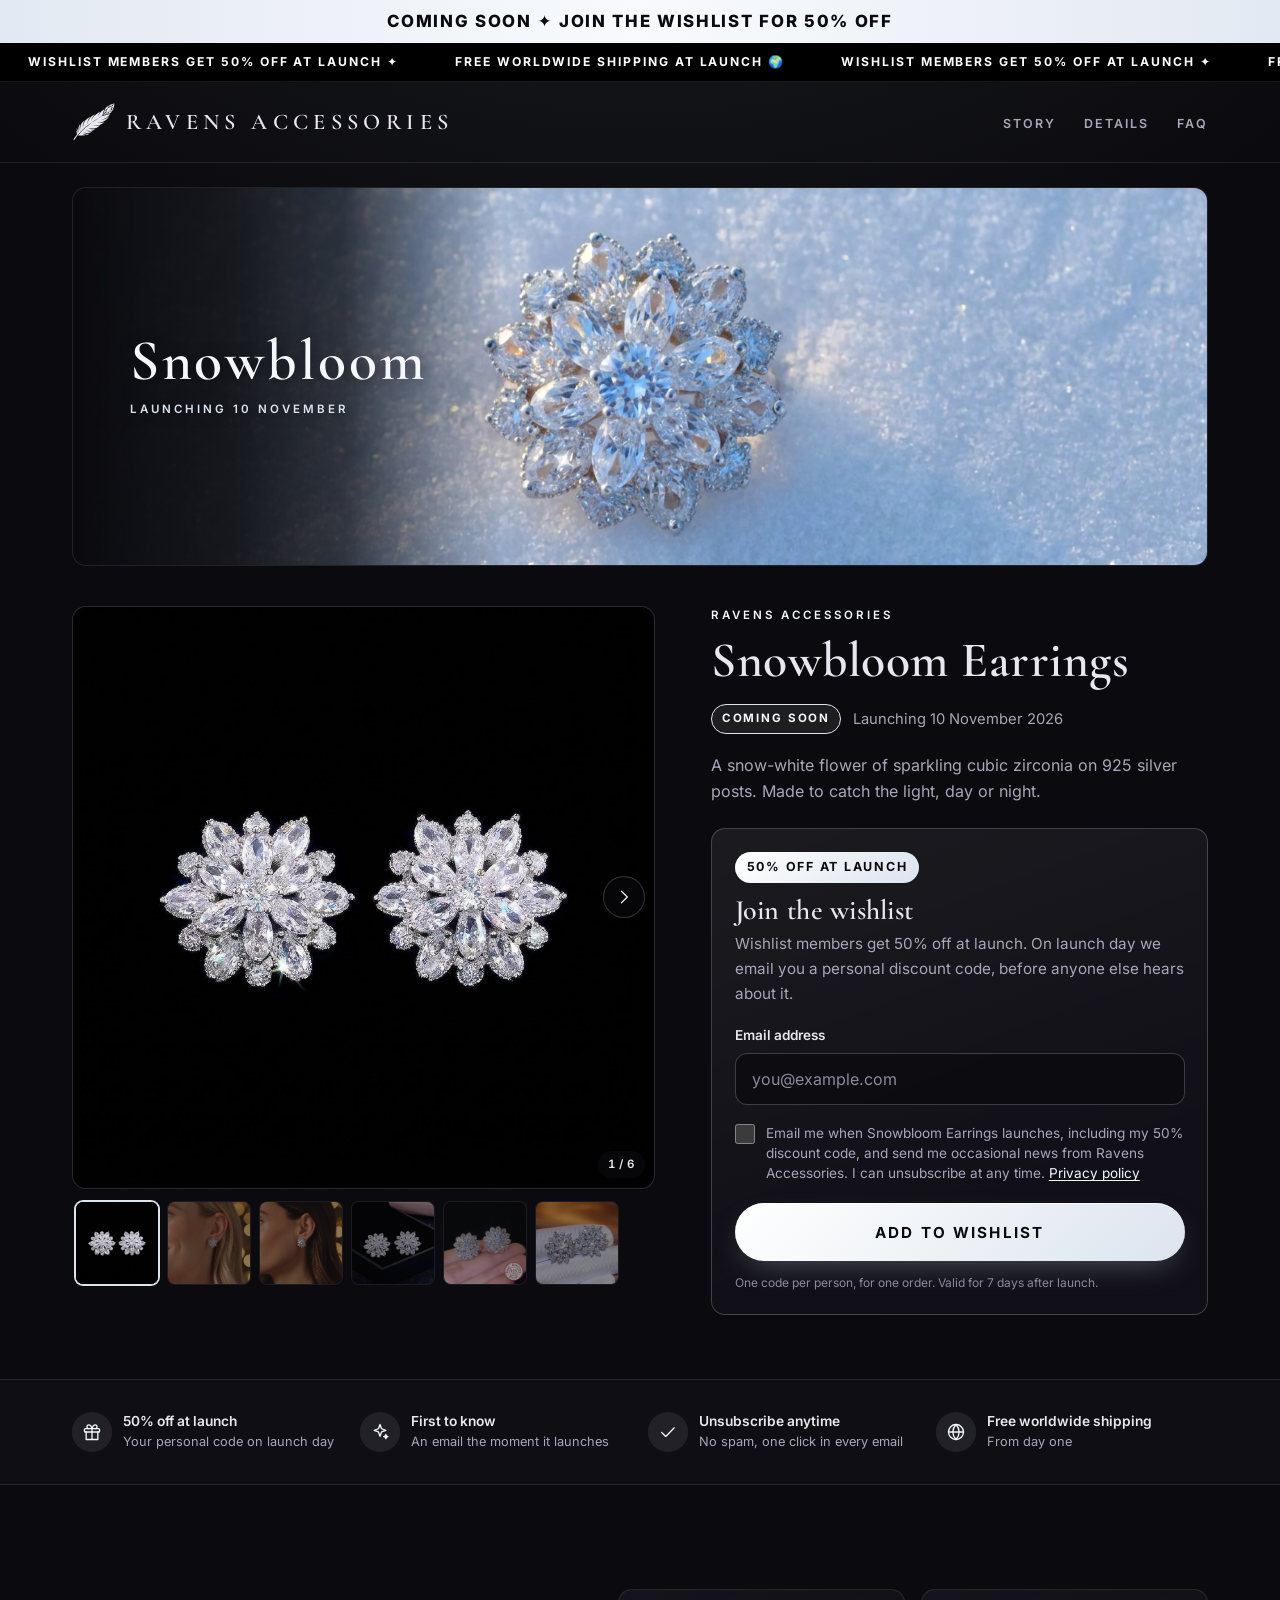
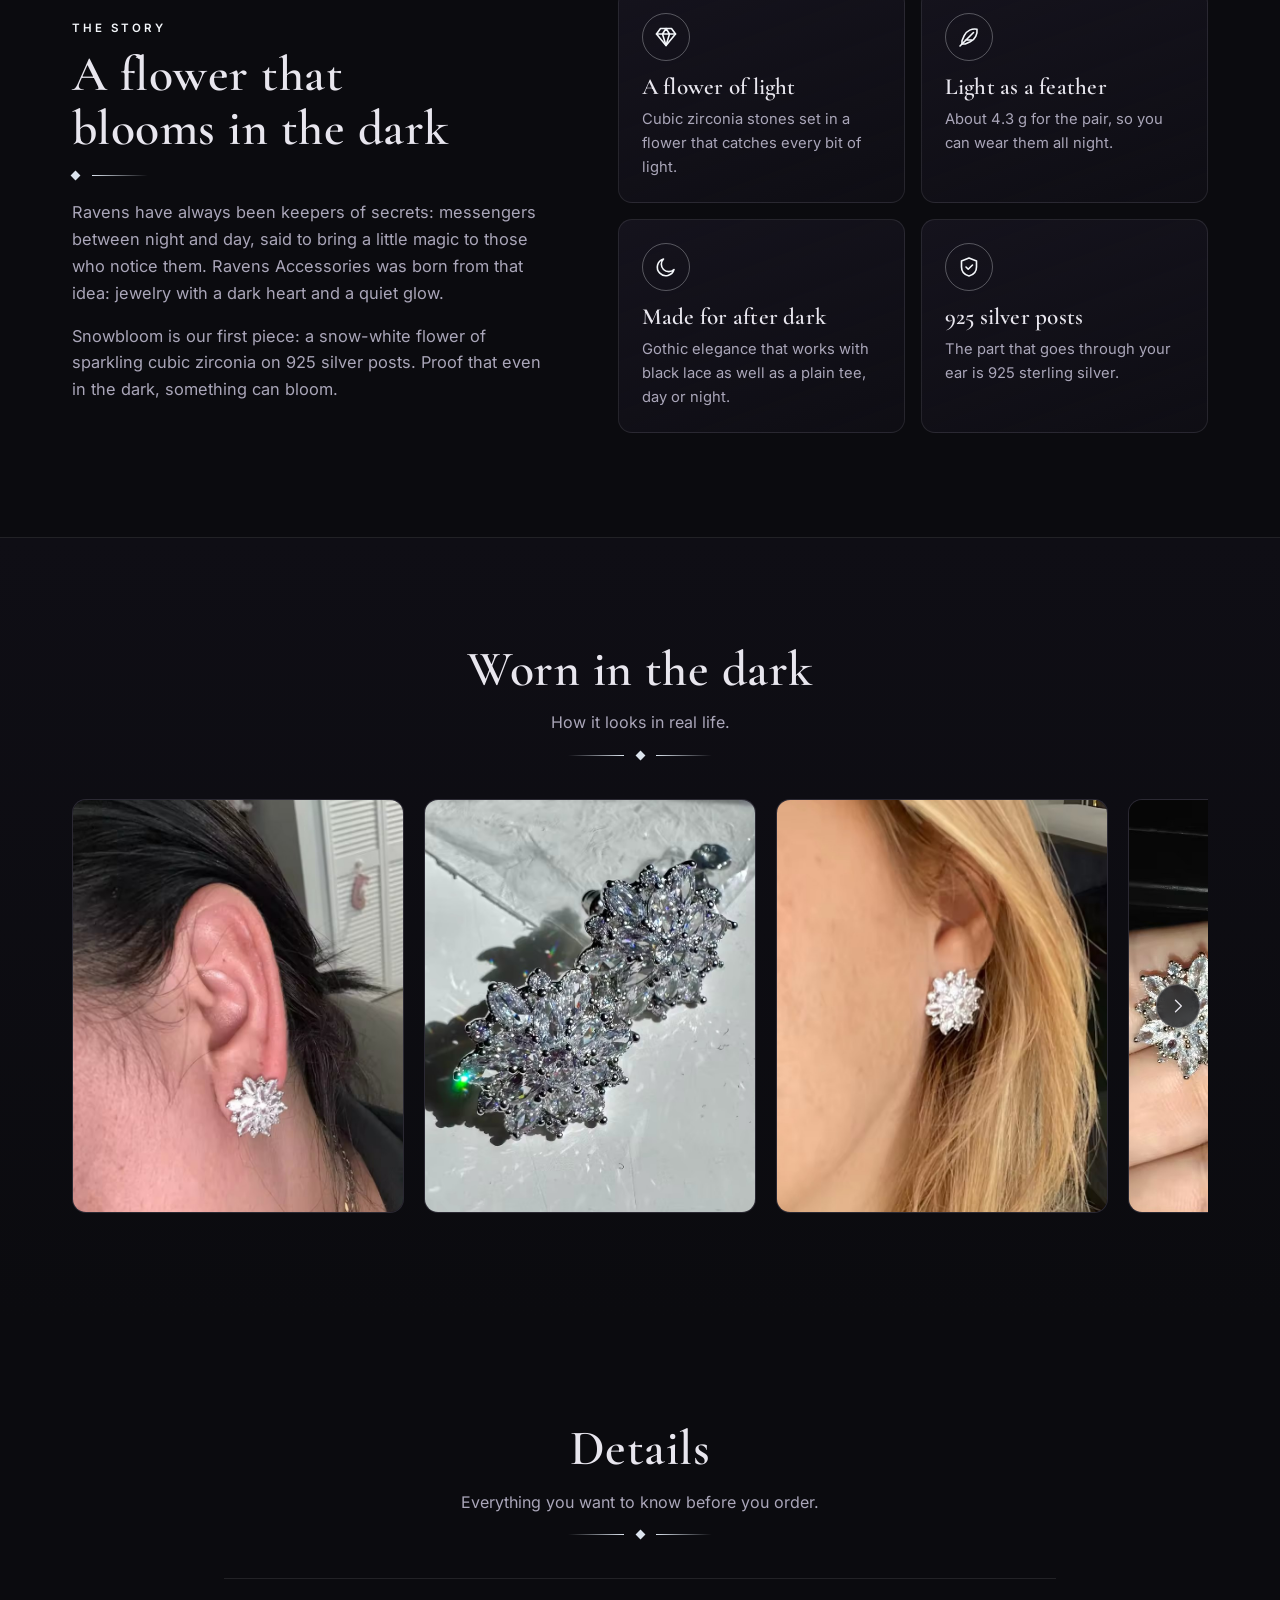
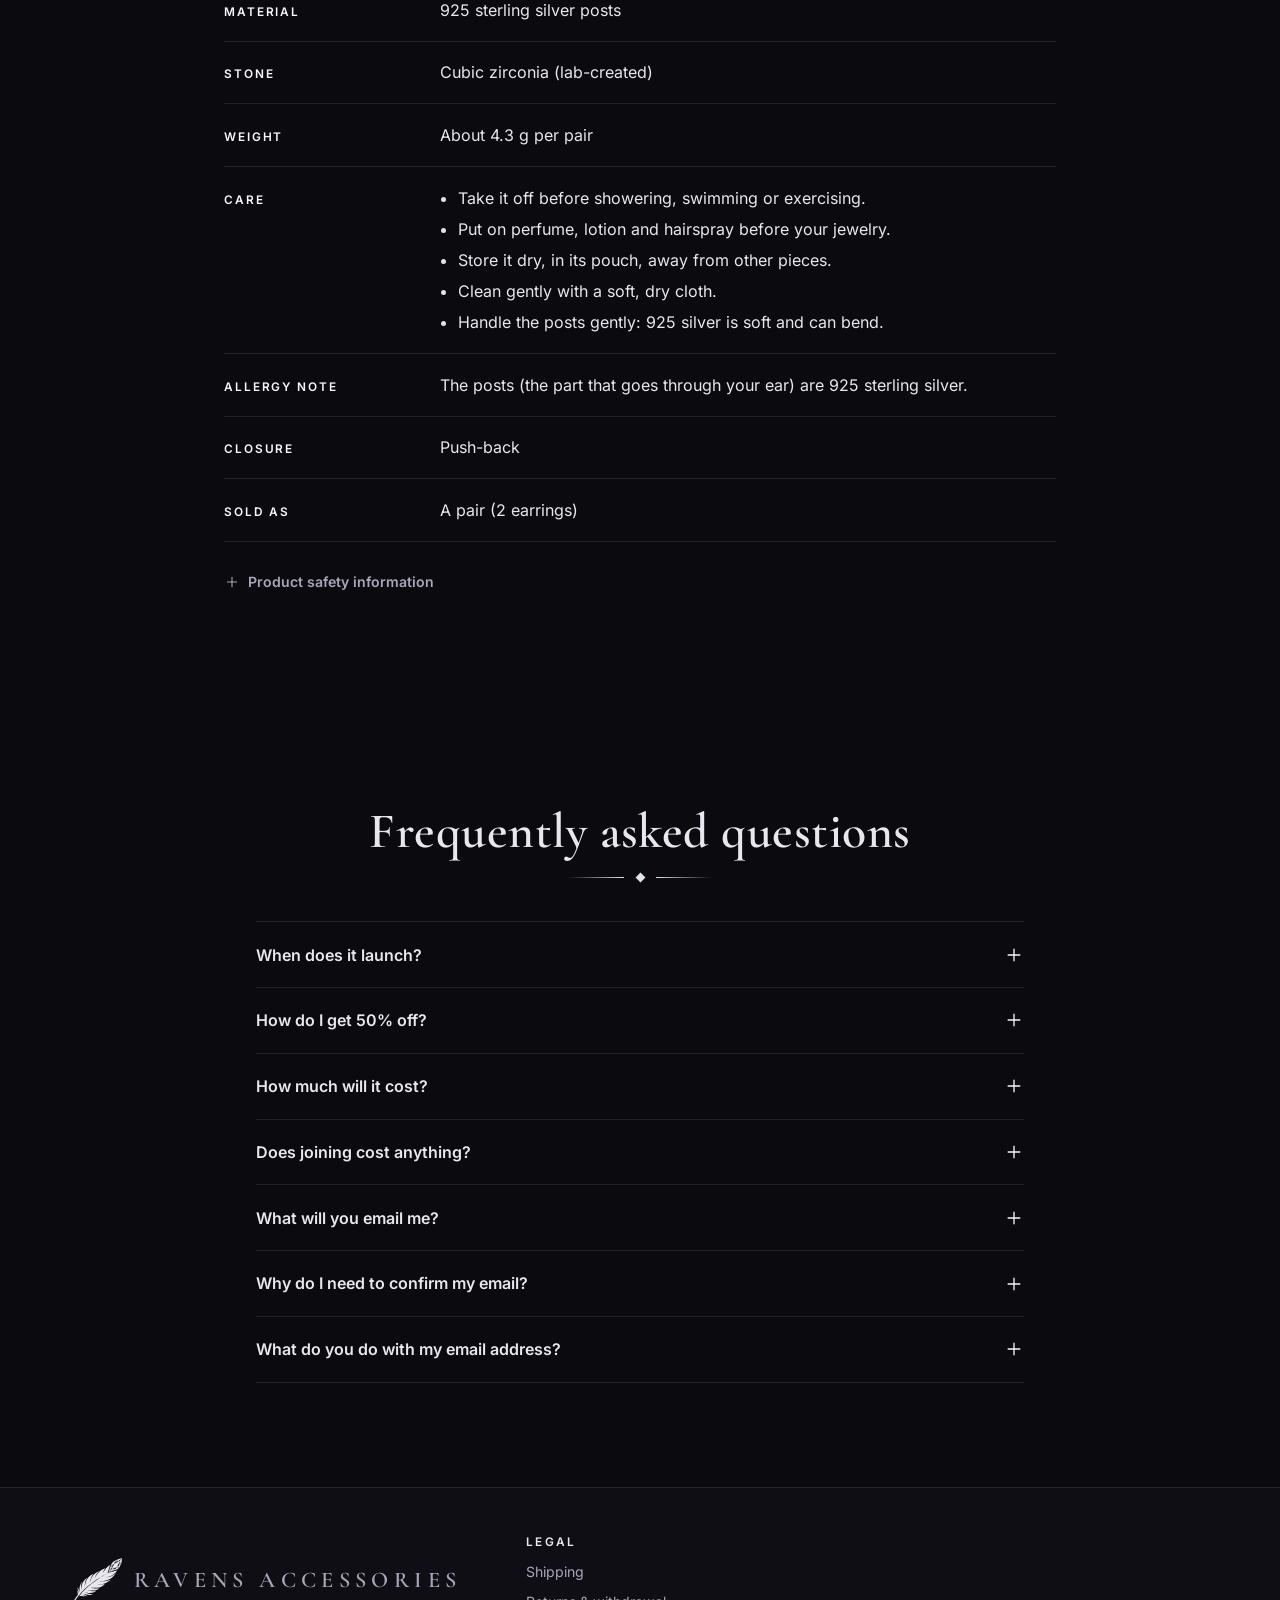
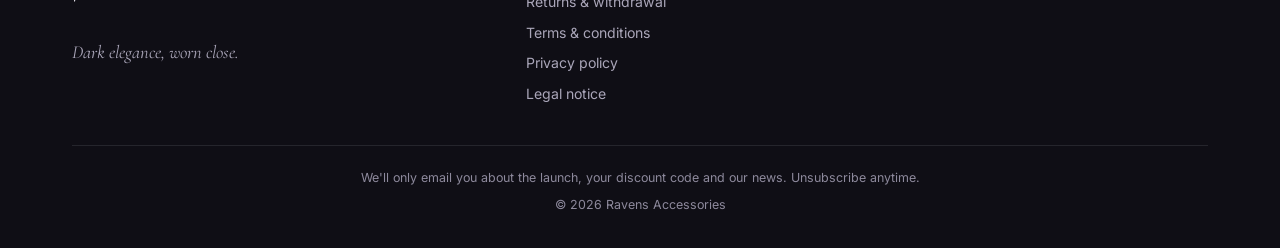
==== commit 1aee80d2: "Set domain to ravensaccessories.com, hide unfilled contact details on the home page - site.url set; " ====
--- a/index.html
+++ b/index.html
@@ -8,20 +8,20 @@
        these values here (needed for link previews on WhatsApp/Instagram/Facebook, which don't run JS). -->
   <title>Snowbloom Earrings | Coming soon | Ravens Accessories</title>
   <meta name="description" content="Join the wishlist for Snowbloom Earrings by Ravens Accessories and get 50% off at launch.">
-  <link rel="canonical" href="https://TODO_DOMAIN/">
+  <link rel="canonical" href="https://ravensaccessories.com/">
   <meta property="og:type" content="website">
   <meta property="og:site_name" content="Ravens Accessories">
   <meta property="og:title" content="Snowbloom Earrings | Coming soon | Ravens Accessories">
   <meta property="og:description" content="Join the wishlist for Snowbloom Earrings by Ravens Accessories and get 50% off at launch.">
-  <meta property="og:url" content="https://TODO_DOMAIN/">
-  <meta property="og:image" content="https://TODO_DOMAIN/images/og-image.jpg">
+  <meta property="og:url" content="https://ravensaccessories.com/">
+  <meta property="og:image" content="https://ravensaccessories.com/images/og-image.jpg">
   <meta property="og:image:width" content="1200">
   <meta property="og:image:height" content="630">
   <meta property="og:image:alt" content="Ravens Accessories logo: a silver feather with a gemstone tip on a dark background">
   <meta name="twitter:card" content="summary_large_image">
   <meta name="twitter:title" content="Snowbloom Earrings | Coming soon | Ravens Accessories">
   <meta name="twitter:description" content="Join the wishlist for Snowbloom Earrings by Ravens Accessories and get 50% off at launch.">
-  <meta name="twitter:image" content="https://TODO_DOMAIN/images/og-image.jpg">
+  <meta name="twitter:image" content="https://ravensaccessories.com/images/og-image.jpg">
   <meta name="twitter:image:alt" content="Ravens Accessories logo: a silver feather with a gemstone tip on a dark background">
   <!-- SEO:END -->
 
@@ -314,7 +314,7 @@
             <li><a href="legal-notice.html">Legal notice</a></li>
           </ul>
         </nav>
-        <div>
+        <div data-if-filled="email">
           <h2 class="footer__heading">Contact</h2>
           <div class="footer__contact">
             <a data-var="email" data-mailto href="#">TODO_SUPPORT_EMAIL</a>
@@ -324,7 +324,7 @@
       </div>
       <div class="footer__bottom">
         <p data-cfg="footer.note"></p>
-        <p>© <span data-var="year"></span> <span data-cfg="brand.name">Ravens Accessories</span> · <span data-var="companyName"></span></p>
+        <p>© <span data-var="year"></span> <span data-cfg="brand.name">Ravens Accessories</span><span data-if-filled="companyName"> · <span data-var="companyName"></span></span></p>
       </div>
     </div>
   </footer>
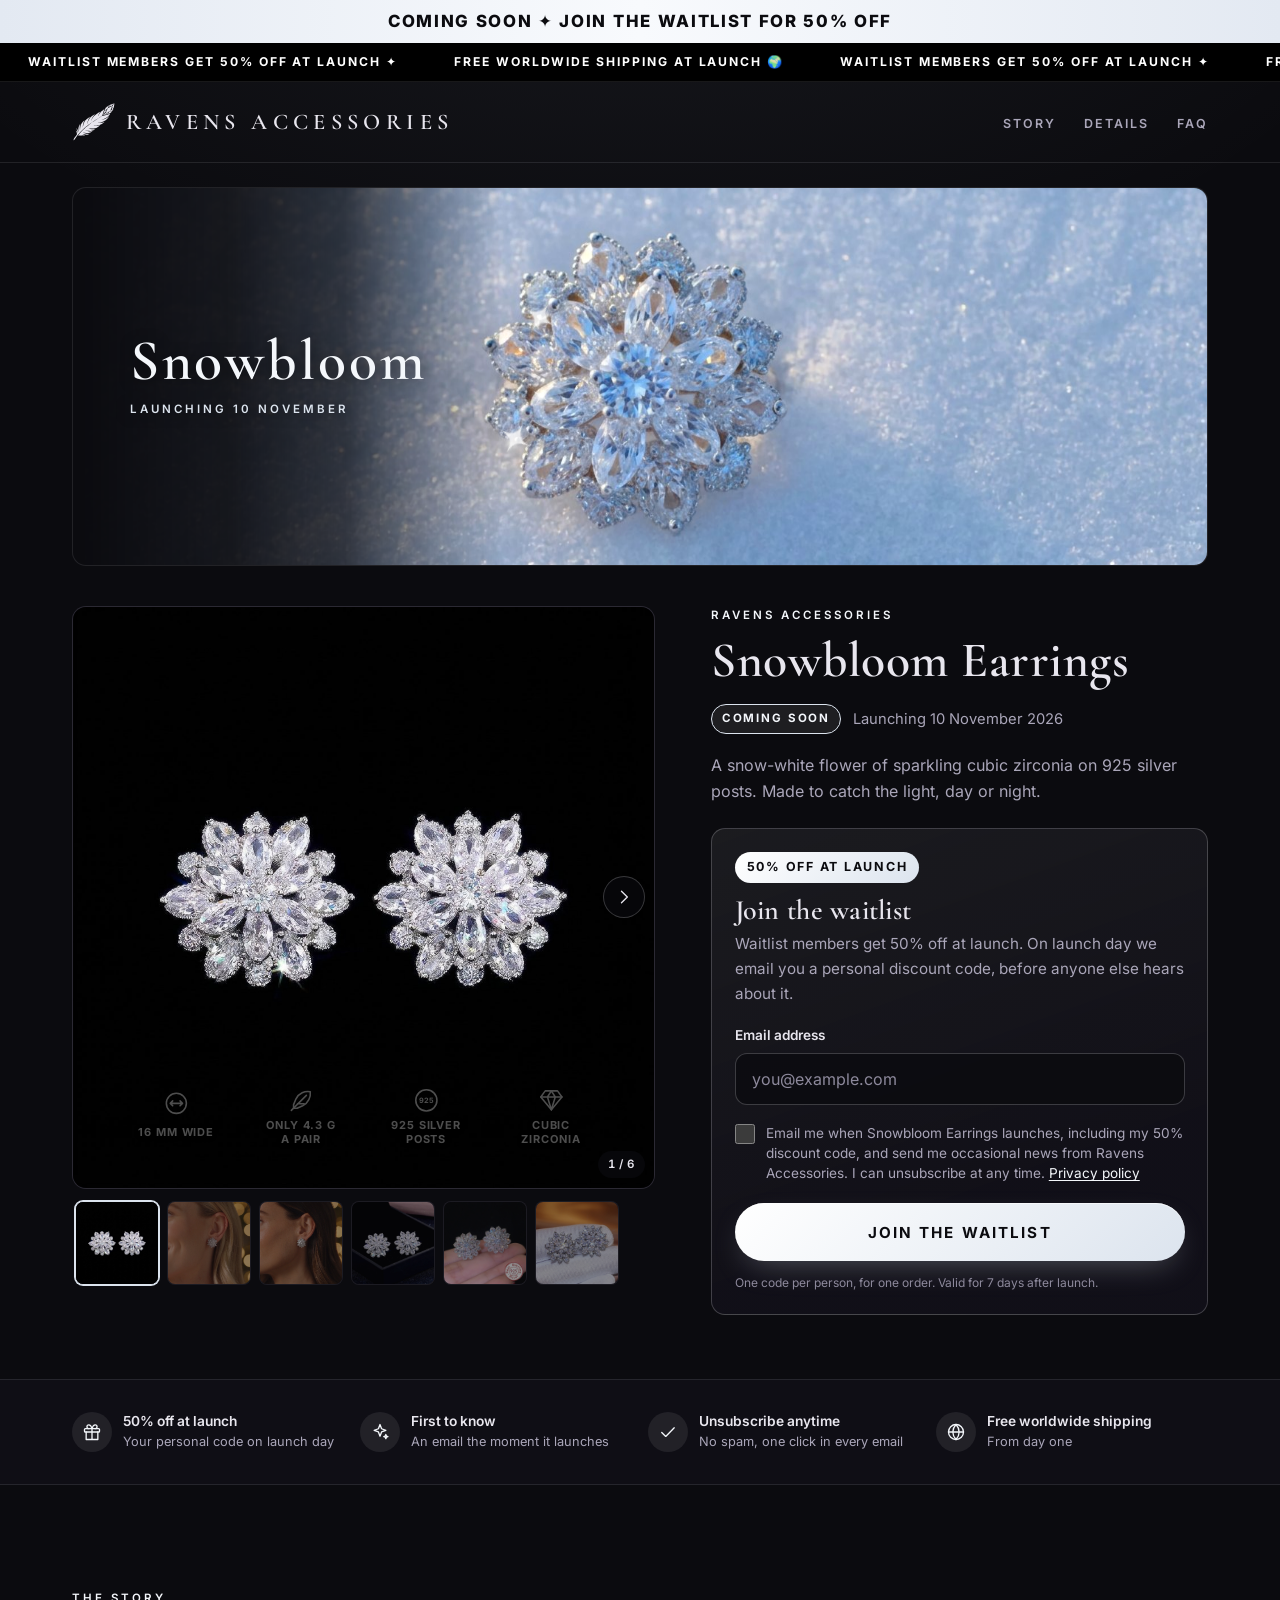
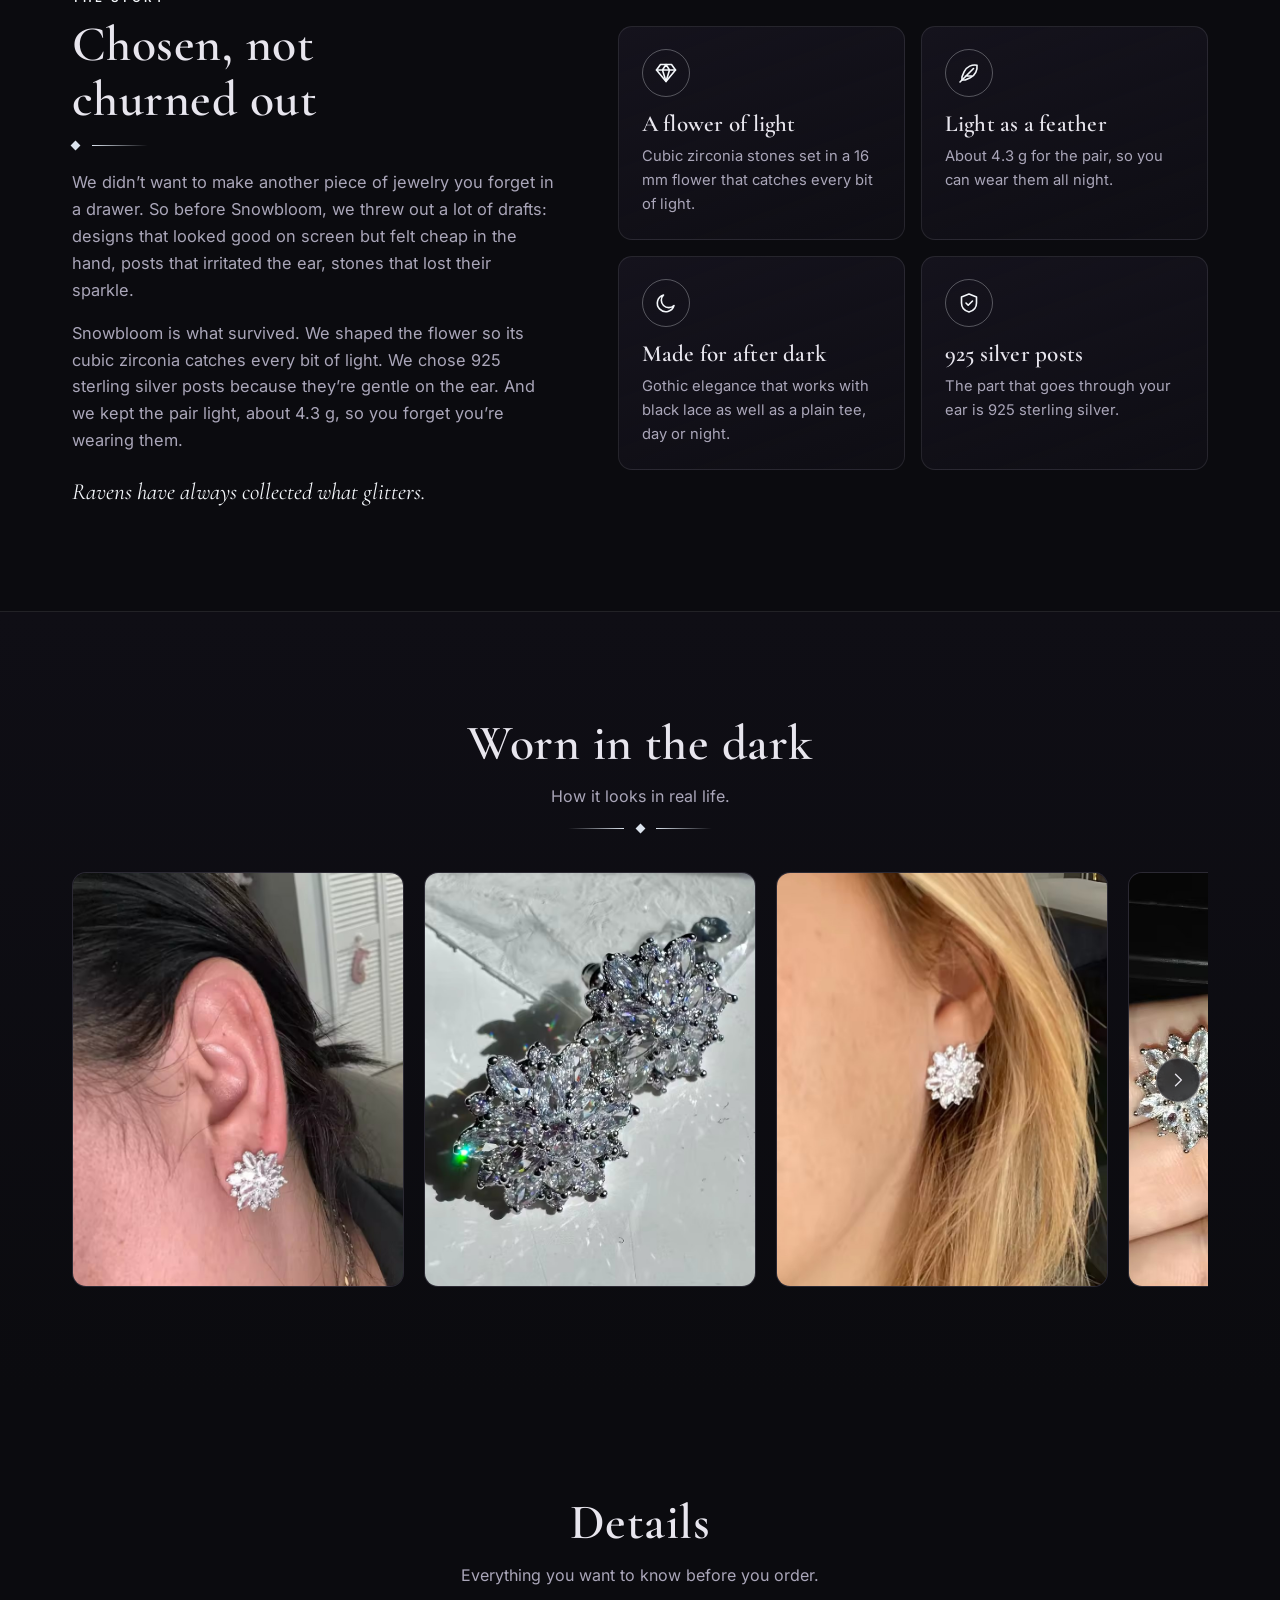
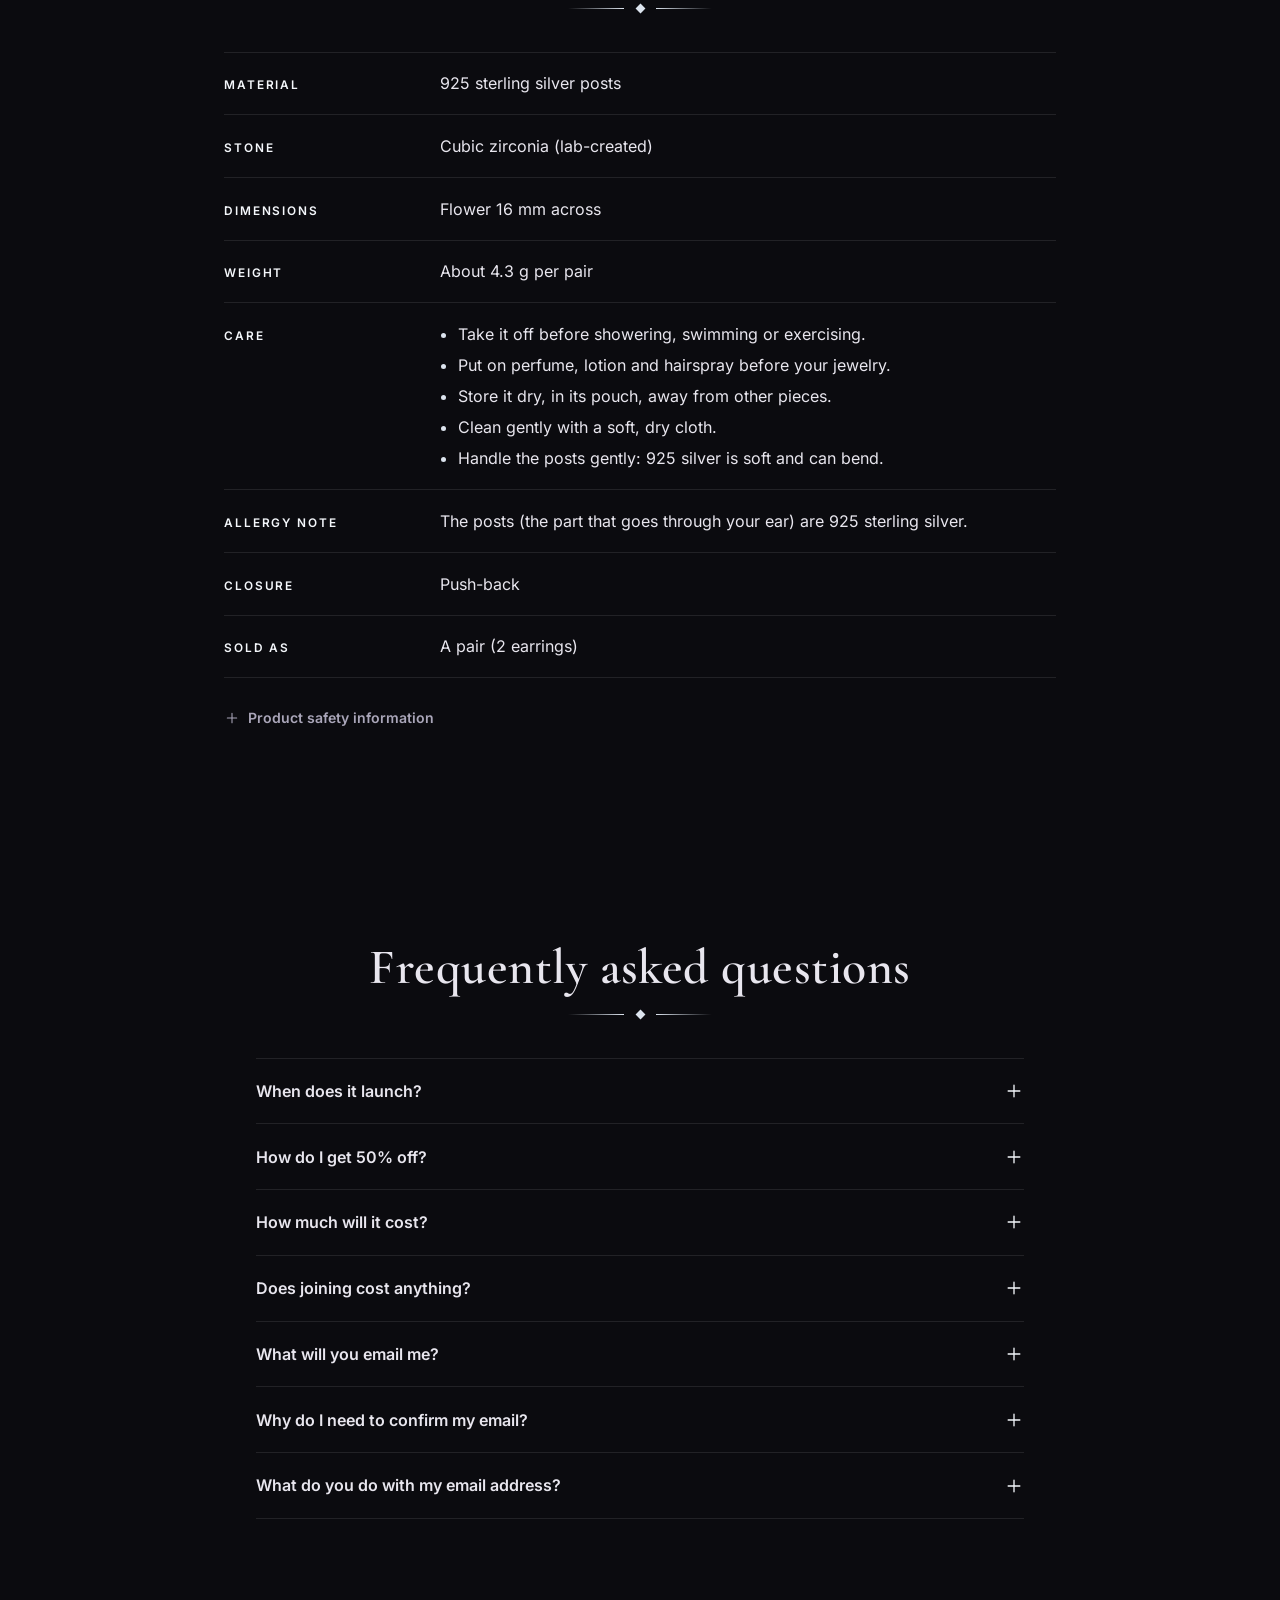
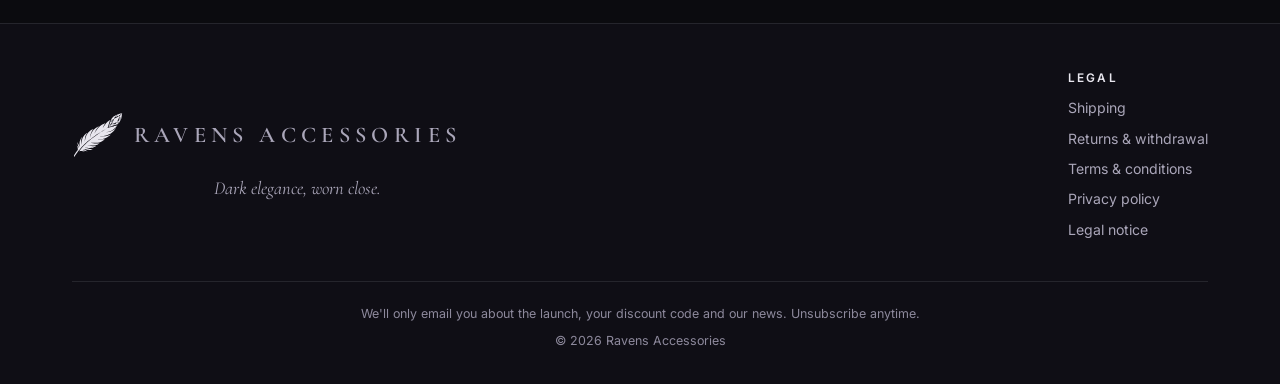
==== commit 4d4e0bc5: "Say "waitlist" instead of "wishlist" in all visitor-facing text Visitors now see "Join the waitlist"" ====
--- a/index.html
+++ b/index.html
@@ -7,12 +7,12 @@
   <!-- SEO:START: filled from config.js in the browser. Run `node tools/sync-head.mjs` to also write
        these values here (needed for link previews on WhatsApp/Instagram/Facebook, which don't run JS). -->
   <title>Snowbloom Earrings | Coming soon | Ravens Accessories</title>
-  <meta name="description" content="Join the wishlist for Snowbloom Earrings by Ravens Accessories and get 50% off at launch.">
+  <meta name="description" content="Join the waitlist for Snowbloom Earrings by Ravens Accessories and get 50% off at launch.">
   <link rel="canonical" href="https://ravensaccessories.com/">
   <meta property="og:type" content="website">
   <meta property="og:site_name" content="Ravens Accessories">
   <meta property="og:title" content="Snowbloom Earrings | Coming soon | Ravens Accessories">
-  <meta property="og:description" content="Join the wishlist for Snowbloom Earrings by Ravens Accessories and get 50% off at launch.">
+  <meta property="og:description" content="Join the waitlist for Snowbloom Earrings by Ravens Accessories and get 50% off at launch.">
   <meta property="og:url" content="https://ravensaccessories.com/">
   <meta property="og:image" content="https://ravensaccessories.com/images/og-image.jpg">
   <meta property="og:image:width" content="1200">
@@ -20,7 +20,7 @@
   <meta property="og:image:alt" content="Ravens Accessories logo: a silver feather with a gemstone tip on a dark background">
   <meta name="twitter:card" content="summary_large_image">
   <meta name="twitter:title" content="Snowbloom Earrings | Coming soon | Ravens Accessories">
-  <meta name="twitter:description" content="Join the wishlist for Snowbloom Earrings by Ravens Accessories and get 50% off at launch.">
+  <meta name="twitter:description" content="Join the waitlist for Snowbloom Earrings by Ravens Accessories and get 50% off at launch.">
   <meta name="twitter:image" content="https://ravensaccessories.com/images/og-image.jpg">
   <meta name="twitter:image:alt" content="Ravens Accessories logo: a silver feather with a gemstone tip on a dark background">
   <!-- SEO:END -->
@@ -166,7 +166,7 @@
           <div class="wishlist" id="wishlist" data-mode="wishlist" hidden>
             <form class="wishlist__form" id="wishlist-form" novalidate>
               <p class="wishlist__offer" id="wishlist-offer" hidden><span class="badge" id="wishlist-offer-badge"></span></p>
-              <h2 class="wishlist__title" id="wishlist-title">Join the wishlist</h2>
+              <h2 class="wishlist__title" id="wishlist-title">Join the waitlist</h2>
               <p class="wishlist__text" id="wishlist-text"></p>
               <div class="field">
                 <label class="field__label" for="wishlist-email" id="wishlist-email-label">Email address</label>
@@ -185,7 +185,7 @@
                 <label for="wishlist-hp">Leave this empty</label>
                 <input type="text" id="wishlist-hp" tabindex="-1" autocomplete="off">
               </div>
-              <button type="submit" class="btn btn--buy btn--buy-main" id="wishlist-submit"><span class="btn__label">Add to wishlist</span></button>
+              <button type="submit" class="btn btn--buy btn--buy-main" id="wishlist-submit"><span class="btn__label">Join the waitlist</span></button>
               <p class="form-msg" id="wishlist-msg" role="status" aria-live="polite"></p>
               <p class="wishlist__terms" id="wishlist-terms" hidden></p>
             </form>
@@ -284,7 +284,7 @@
     </section>
   </main>
 
-  <!-- 10) Sticky bar (mobile): "Buy now" in shop mode, "Join the wishlist" in wishlist mode -->
+  <!-- 10) Sticky bar (mobile): "Buy now" in shop mode, "Join the waitlist" in wishlist mode -->
   <div class="sticky-buy" id="sticky-buy" aria-hidden="true">
     <div class="sticky-buy__info">
       <span class="sticky-buy__name" id="sticky-name"></span>
--- a/css/styles.css
+++ b/css/styles.css
@@ -545,6 +545,39 @@
   user-select: none;
 }
 .gallery__zoom:focus-visible { outline-offset: -4px; }
+/* Highlights on the first product photo: a row along the bottom (icon with text under it),
+   slightly faded. Sizes are relative to the photo width (cqw), so they scale on every screen.
+   The row sits just above the "Tap to enlarge" and "1 / 6" labels. */
+.gallery__slide { position: relative; container-type: inline-size; }
+.photo-highlights {
+  position: absolute;
+  right: 4%;
+  bottom: calc(1.4rem + 20px);
+  left: 4%;
+  display: flex;
+  justify-content: center;
+  gap: 4.5cqw;
+  margin: 0;
+  padding: 0;
+  list-style: none;
+  color: #fff;
+  text-align: center;
+  opacity: 0.3; /* 1 = fully visible, 0 = invisible */
+  pointer-events: none;
+}
+.photo-highlights__item { display: grid; flex: 0 1 17cqw; justify-items: center; gap: 1cqw; }
+.photo-highlights__icon { display: grid; place-items: center; }
+.photo-highlights__icon .icon { width: clamp(15px, 4.6cqw, 28px); height: clamp(15px, 4.6cqw, 28px); stroke-width: 1.4; }
+.photo-highlights__text {
+  font-size: clamp(7.5px, 1.95cqw, 11px);
+  font-weight: 700;
+  line-height: 1.2;
+  letter-spacing: 0.08em;
+  text-transform: uppercase;
+  text-shadow: 0 1px 6px rgba(0, 0, 0, 0.8);
+  text-wrap: balance;
+}
+
 .gallery__nav {
   position: absolute;
   top: 50%;
@@ -872,6 +905,14 @@
 .story__text .section__title { text-align: left; }
 .story__body { display: grid; gap: 1rem; margin-top: 1.25rem; color: var(--text-muted); font-size: 1.02rem; }
 .story__text .ornament { justify-content: flex-start; }
+.story__closing {
+  margin-top: 0.4rem;
+  color: var(--snow);
+  font-family: var(--font-serif);
+  font-size: 1.45rem;
+  font-style: italic;
+  line-height: 1.3;
+}
 .story__text .ornament::before { display: none; }
 .features { display: grid; gap: 1rem; margin: 0; padding: 0; list-style: none; }
 .feature {
@@ -1133,8 +1174,11 @@
 }
 @media (min-width: 960px) {
   .site-footer { padding-bottom: 2rem; }
-  .footer__grid { grid-template-columns: 1.3fr 1fr 1fr; justify-items: start; text-align: left; }
-  .footer__brand { justify-items: start; }
+  /* Brand fills the left; Legal (and Contact, when filled) sit at the right edge */
+  .footer__grid { grid-template-columns: 1fr; grid-auto-flow: column; grid-auto-columns: auto; column-gap: 4rem; justify-items: start; text-align: left; }
+  .footer__brand { justify-self: start; align-self: center; justify-items: start; }
+  /* Centred under the name: the left padding skips the 52px logo and the brand gap */
+  .footer__tagline { justify-self: stretch; padding-left: calc(52px + 0.6rem); text-align: center; }
   .footer__links { flex-direction: column; justify-content: flex-start; }
 }
 
